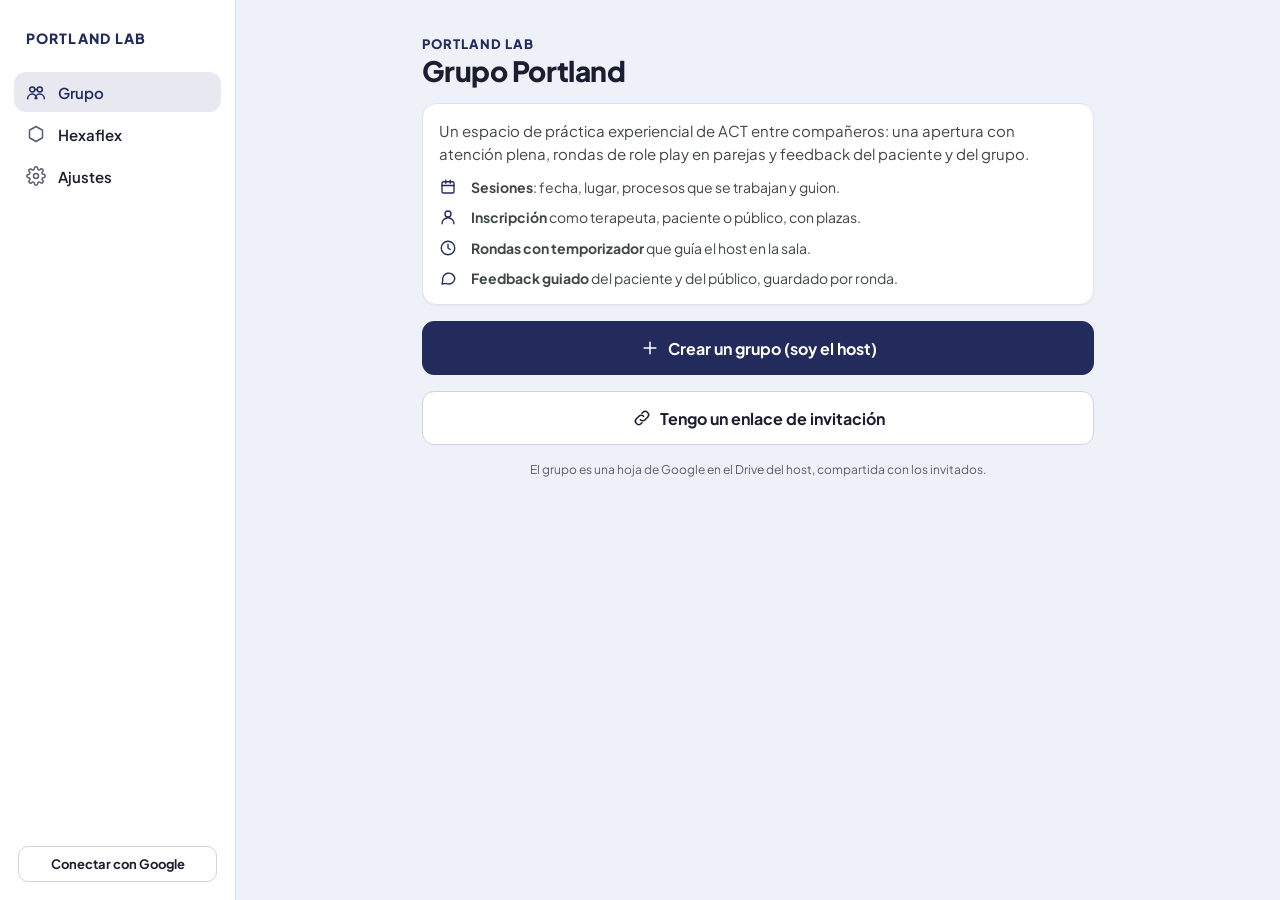
==== index.html @ fd96e93a "Portland Lab: Grupo Portland y Hexaflex (primera versión) Co-Authored-By: Claude Opus 5.5 <noreply@a" ====
<!doctype html>
<html lang="es">
<head>
<meta charset="utf-8">
<!-- Política de seguridad: solo se ejecuta código de la propia app y del inicio de sesión de Google,
     y la app solo puede hablar con Google. Ver SEGURIDAD.md -->
<meta http-equiv="Content-Security-Policy" content="default-src 'self'; script-src 'self' https://accounts.google.com/gsi/client; style-src 'self' 'unsafe-inline' https://accounts.google.com/gsi/style; font-src 'self' data:; img-src 'self' data: blob:; media-src 'self' blob:; connect-src 'self' https://www.googleapis.com https://sheets.googleapis.com https://oauth2.googleapis.com https://accounts.google.com/gsi/; frame-src https://accounts.google.com/gsi/; worker-src 'self'; object-src 'none'; base-uri 'none'; form-action 'none'">
<meta name="referrer" content="no-referrer">
<meta name="viewport" content="width=device-width, initial-scale=1, viewport-fit=cover">
<title>Portland Lab</title>
<meta name="description" content="Grupo Portland: práctica experiencial de ACT entre compañeros. Sesiones, roles, rondas con temporizador, feedback y banco Hexaflex.">
<meta name="theme-color" content="#232B5C">
<meta name="apple-mobile-web-app-capable" content="yes">
<meta name="apple-mobile-web-app-title" content="Portland Lab">
<meta name="apple-mobile-web-app-status-bar-style" content="default">
<link rel="manifest" href="manifest.webmanifest">
<link rel="icon" href="icons/icon.svg" type="image/svg+xml">
<link rel="apple-touch-icon" href="icons/apple-touch-icon.png">
<link rel="stylesheet" href="styles.css">
</head>
<body>
<main id="app" aria-live="polite"></main>
<dialog id="modal" aria-label="Ventana"></dialog>
<div id="toast" class="toast" role="status"></div>
<script type="module" src="js/app.js"></script>
</body>
</html>
---- styles.css ----
@font-face { font-family: 'Plus Jakarta Sans'; src: url('vendor/fuentes/plus-jakarta-sans.woff') format('woff');
  font-weight: 200 800; font-style: normal; font-display: swap; }
:root {
  --fondo: #EEF1F7; --superficie: #FFFFFF; --tinta: #1B1E30; --suave: #5A5D6C; --tenue: #7E8090;
  --linea: #DEE2ED; --linea2: #CDD3E2; --separador: #E7EAF2;
  --verde: #232B5C; --verde-osc: #171D45; --verde-cl: #E8E8F1;
  --exito: #2E6A5B; --exito-osc: #1F4C41; --exito-cl: #E3EFEA;
  --azul: #2B5784; --azul-cl: #E4ECF5; --morado: #634585; --morado-cl: #EEE8F4;
  --ambar: #8A5310; --ambar-cl: #F8ECDB; --gris: #3E4742; --gris-cl: #EFF1F6;
  --error: #A3321F; --radio: 12px;
  color-scheme: light;
}
* { box-sizing: border-box; }
html, body { margin: 0; background: var(--fondo); color: var(--tinta); font-family: 'Plus Jakarta Sans', system-ui, -apple-system, sans-serif; -webkit-text-size-adjust: 100%; }
body { min-height: 100vh; }
a { color: var(--verde); text-decoration: none; }
button, input, select, textarea { font: inherit; color: inherit; }
h1, h2, h3, p { margin: 0; }
.oculto { position: absolute !important; left: -9999px; }

.pantalla { max-width: 600px; margin: 0 auto; padding: 24px 20px 130px; display: flex; flex-direction: column; gap: 16px; }
.pantalla.sin-nav { padding-bottom: 40px; }
.cabecera { display: flex; justify-content: space-between; align-items: center; gap: 12px; min-height: 44px; }
.cabecera-izq { display: flex; align-items: center; gap: 4px; min-width: 0; }
.volver { width: 44px; height: 44px; display: flex; align-items: center; color: var(--tinta); flex-shrink: 0; }
.titulo { font-size: 28px; font-weight: 800; letter-spacing: -0.02em; line-height: 1.15; }
.titulo-m { font-size: 22px; font-weight: 800; }
.marca { font-size: 13px; font-weight: 800; letter-spacing: 0.08em; text-transform: uppercase; color: var(--verde); }
.suave { color: var(--suave); }
.pequeno { font-size: 13px; }
.mini { font-size: 12px; }
.seccion { display: flex; flex-direction: column; gap: 10px; }
.seccion-titulo { font-size: 17px; font-weight: 700; }
.etiqueta-grupo { font-size: 15px; font-weight: 700; letter-spacing: -0.005em; color: var(--tinta); margin: 8px 0 -2px 2px; }
.fila-entre { display: flex; justify-content: space-between; align-items: center; gap: 10px; }

.tarjeta { background: var(--superficie); border: 1px solid var(--linea); border-radius: 14px; box-shadow: 0 1px 0 rgba(30, 40, 80, 0.04); padding: 16px; display: flex; flex-direction: column; gap: 12px; }
.tarjeta.destacada { border-color: var(--verde); }
.tarjeta.lista { padding: 0; gap: 0; overflow: hidden; }
.item { display: flex; gap: 12px; align-items: center; background: var(--superficie); border: 1px solid var(--linea); border-radius: var(--radio); padding: 14px; color: var(--tinta); min-height: 56px; width: 100%; text-align: left; cursor: pointer; }
.item:hover { border-color: var(--linea2); }
.item-texto { display: flex; flex-direction: column; gap: 3px; flex: 1; min-width: 0; }
.item-titulo { font-size: 15px; font-weight: 600; }
.item-sub { font-size: 13px; color: var(--suave); }
.fila { display: flex; justify-content: space-between; align-items: center; gap: 10px; min-height: 52px; padding: 10px 14px; border-top: 1px solid var(--separador); color: var(--tinta); background: none; border-left: 0; border-right: 0; border-bottom: 0; width: 100%; text-align: left; }
.fila:first-child { border-top: 0; }
.icono-caja { width: 40px; height: 40px; border-radius: 11px; display: flex; align-items: center; justify-content: center; flex-shrink: 0; }

.c-verde { color: var(--exito); } .bg-verde { background: var(--exito-cl); color: var(--exito); }
.c-azul { color: var(--azul); } .bg-azul { background: var(--azul-cl); color: var(--azul); }
.c-morado { color: var(--morado); } .bg-morado { background: var(--morado-cl); color: var(--morado); }
.c-ambar { color: var(--ambar); } .bg-ambar { background: var(--ambar-cl); color: var(--ambar); }
.bg-primario { background: var(--verde-cl); color: var(--verde); }
.c-gris { color: var(--gris); } .bg-gris { background: var(--gris-cl); color: var(--gris); }
.tipo { font-size: 12.5px; font-weight: 700; letter-spacing: 0; }
.dot { width: 10px; height: 10px; border-radius: 5px; flex-shrink: 0; }
.dot.verde { background: var(--exito); } .dot.azul { background: var(--azul); } .dot.morado { background: var(--morado); } .dot.ambar { background: var(--ambar); } .dot.gris { background: var(--tenue); }

.insignia { display: inline-flex; align-items: center; font-size: 12px; font-weight: 600; padding: 3px 8px; border-radius: 6px; background: var(--gris-cl); color: var(--gris); white-space: nowrap; }
.insignia.ok { background: var(--exito-cl); color: var(--exito-osc); }
.insignia.aviso { background: var(--ambar-cl); color: #7A4A0E; }
.insignias { display: flex; gap: 6px; flex-wrap: wrap; }

.btn { min-height: 44px; padding: 0 16px; border-radius: 10px; border: 1px solid var(--linea2); background: var(--superficie); color: var(--tinta); display: inline-flex; align-items: center; justify-content: center; gap: 8px; font-size: 15px; font-weight: 700; cursor: pointer; text-align: center; }
.btn:disabled { opacity: 0.6; cursor: default; }
.btn.primario { background: var(--verde); border-color: var(--verde); color: #fff; }
.btn.primario:hover { background: var(--verde-osc); }
.btn.grande { min-height: 54px; border-radius: 12px; font-size: 16px; width: 100%; }
.btn.linea { border-style: dashed; border-color: var(--verde); color: var(--verde); background: transparent; }
.btn.peligro { color: var(--error); border-color: #E7C9C2; }
.btn.texto { border: 0; background: none; color: var(--verde); padding: 0 4px; }
.btn.pequeno { font-size: 13px; min-height: 36px; }
.botones { display: grid; grid-template-columns: repeat(2, minmax(0, 1fr)); gap: 8px; }
.icono-btn { width: 44px; height: 44px; border-radius: 22px; background: var(--superficie); border: 1px solid var(--linea); display: flex; align-items: center; justify-content: center; color: var(--tinta); flex-shrink: 0; }

.campo { display: flex; flex-direction: column; gap: 6px; }
.campo > label, .campo > .etiqueta { font-size: 14px; font-weight: 600; }
.campo .ayuda { font-size: 12px; color: var(--suave); }
input[type=text], input[type=email], input[type=date], input[type=time], input[type=number], input[type=search], select, textarea {
  width: 100%; min-height: 48px; border-radius: 12px; border: 1px solid var(--linea2); background: var(--superficie); padding: 10px 14px; font-size: 16px; color: var(--tinta);
}
textarea { resize: vertical; line-height: 1.45; }
input:focus, select:focus, textarea:focus { outline: none; border-color: var(--verde); box-shadow: 0 0 0 3px rgba(35, 43, 92, 0.14); }
.btn:focus-visible, .item:focus-visible { outline: 2px solid var(--verde); outline-offset: 1px; }
/* Cajas de texto sin borde dentro de tarjetas: con aire y sin marco al escribir */
textarea[style*="border:0"] { padding: 10px 12px !important; border-radius: 12px; background: var(--fondo) !important; }
textarea[style*="border:0"]:focus { box-shadow: 0 0 0 2px rgba(35, 43, 92, 0.16); }
::placeholder { color: var(--tenue); }
.dos-col { display: grid; grid-template-columns: repeat(2, minmax(0, 1fr)); gap: 12px; }

.segmentado { display: grid; grid-auto-flow: column; grid-auto-columns: 1fr; gap: 4px; background: #E2E6F0; border-radius: 12px; padding: 4px; }
.segmentado input { position: absolute; opacity: 0; pointer-events: none; }
.segmentado label { min-height: 40px; border-radius: 11px; display: flex; align-items: center; justify-content: center; font-size: 15px; font-weight: 600; color: var(--suave); cursor: pointer; }
.segmentado input:checked + label { background: var(--superficie); color: var(--tinta); font-weight: 700; box-shadow: 0 1px 3px rgba(0,0,0,0.08); }
.segmentado input:focus-visible + label { outline: 2px solid var(--verde); }
.chips { display: flex; gap: 8px; flex-wrap: wrap; }
.chips input { position: absolute; opacity: 0; pointer-events: none; }
.chips label, .chip { min-height: 36px; padding: 0 14px; border-radius: 18px; border: 1px solid var(--linea2); background: var(--superficie); display: inline-flex; align-items: center; font-size: 14px; font-weight: 600; cursor: pointer; }
.chips input:checked + label, .chip.activo { border-color: var(--verde); background: var(--verde-cl); color: var(--verde-osc); }
.chip.oscuro { background: var(--tinta); color: #fff; border-color: var(--tinta); }

.aviso-caja { display: flex; gap: 10px; background: var(--superficie); border: 1px solid var(--linea); border-radius: 14px; padding: 12px 14px; font-size: 13px; line-height: 1.45; color: var(--gris); }
.aviso-caja svg { flex-shrink: 0; color: var(--verde); margin-top: 1px; }
.banda { background: var(--verde-osc); color: #fff; border-radius: 14px; padding: 16px; display: flex; flex-direction: column; gap: 10px; }
.banda p { color: #D3D6EE; font-size: 14px; line-height: 1.45; }
.banda .btn { background: #fff; color: var(--verde-osc); border-color: #fff; align-self: flex-start; }

.horas-num { font-size: 40px; font-weight: 800; letter-spacing: -0.03em; line-height: 1; }
.barra { height: 10px; border-radius: 5px; background: var(--verde-cl); overflow: hidden; }
.barra > div { height: 100%; background: var(--verde); border-radius: 5px; }
.rejilla { display: grid; grid-template-columns: repeat(2, minmax(0, 1fr)); gap: 10px; }
.rejilla.tres { grid-template-columns: repeat(3, minmax(0, 1fr)); }
.rejilla.tres .celda b { font-size: 17px; }
.faltan { display: flex; gap: 12px; align-items: center; background: var(--verde-cl); border-radius: 14px; padding: 12px 14px; }
.faltan-num { font-size: 32px; font-weight: 800; color: var(--verde-osc); letter-spacing: -0.02em; line-height: 1; min-width: 44px; text-align: center; }
.celda { display: flex; flex-direction: column; gap: 2px; padding: 10px 12px; background: var(--fondo); border-radius: 12px; }
.celda b { font-size: 20px; }
.conteos { display: grid; grid-template-columns: repeat(5, minmax(0, 1fr)); gap: 6px; }
.conteos .celda { align-items: center; padding: 8px 4px; text-align: center; }
.conteos .celda b { font-size: 18px; }
.conteos .celda span { font-size: 11px; color: var(--suave); line-height: 1.2; }

.pasos { display: grid; grid-template-columns: repeat(3, minmax(0, 1fr)); gap: 6px; }
.paso { display: flex; flex-direction: column; align-items: center; gap: 4px; font-size: 11px; font-weight: 600; color: var(--suave); text-align: center; }
.paso i { width: 26px; height: 26px; border-radius: 13px; border: 2px solid #C9CEC8; display: flex; align-items: center; justify-content: center; }
.paso.hecho { color: var(--exito-osc); } .paso.hecho i { background: var(--exito); border-color: var(--exito); color: #fff; }
.paso.pendiente { color: #7A4A0E; } .paso.pendiente i { border-color: #C7832E; }

.dias { display: grid; grid-template-columns: repeat(7, minmax(0, 1fr)); gap: 6px; }
.dias input { position: absolute; opacity: 0; pointer-events: none; }
.dias .dia-cab { text-align: center; font-size: 12px; font-weight: 700; color: var(--suave); }
.dias label { height: 44px; border-radius: 12px; border: 1px solid var(--linea2); background: var(--superficie); display: flex; align-items: center; justify-content: center; font-size: 15px; font-weight: 600; cursor: pointer; }
.dias input:checked + label { background: var(--verde); border-color: var(--verde); color: #fff; }
.dias input:focus-visible + label { outline: 2px solid var(--verde); outline-offset: 1px; }
.deslizable { position: relative; border-radius: var(--radio); overflow: hidden; background: var(--ambar-cl); }
.deslizable .item { position: relative; z-index: 1; touch-action: pan-y; user-select: none; -webkit-user-select: none; }
.fondo-archivar { position: absolute; inset: 0; display: flex; align-items: center; justify-content: flex-end; gap: 8px; padding-right: 20px; font-size: 14px; font-weight: 700; color: #7A4A0E; }
.deslizable.listo { background: #C7832E; }
.deslizable.listo .fondo-archivar { color: #fff; }
/* En ordenador (sin pantalla táctil) se muestra un botón en vez de deslizar */
.archivar-btn { display: none; }
@media (hover: hover) and (pointer: fine) {
  .deslizable { overflow: visible; background: none; }
  .fondo-archivar { display: none; }
  .archivar-btn { display: inline-flex; position: absolute; right: 10px; bottom: 8px; z-index: 2; opacity: 0; transition: opacity .15s; }
  .deslizable:hover .archivar-btn, .archivar-btn:focus-visible { opacity: 1; }
}
.toast-btn { background: none; border: 0; color: #C9CEF0; font-weight: 700; font-size: 14px; cursor: pointer; padding: 4px 0; white-space: nowrap; }
.pregunta { font-size: 24px; font-weight: 800; line-height: 1.2; letter-spacing: -0.01em; }
.feedback { background: var(--fondo); border-radius: 12px; padding: 12px; display: flex; flex-direction: column; gap: 4px; font-size: 14px; line-height: 1.45; white-space: pre-wrap; }

.nav { position: fixed; left: 0; right: 0; bottom: 0; background: var(--superficie); border-top: 1px solid var(--linea); padding: 8px 0 calc(8px + env(safe-area-inset-bottom)); z-index: 10; }
.nav-in { max-width: 600px; margin: 0 auto; display: flex; justify-content: space-around; }
.nav a { display: flex; flex-direction: column; align-items: center; gap: 4px; font-size: 11px; font-weight: 600; color: var(--suave); min-width: 60px; min-height: 44px; padding-top: 2px; }
.nav a.activo { color: var(--verde); }
.fab { position: fixed; right: max(20px, calc(50% - 280px)); bottom: calc(84px + env(safe-area-inset-bottom)); height: 56px; padding: 0 22px; border-radius: 28px; background: var(--verde); color: #fff; display: flex; align-items: center; gap: 8px; font-size: 16px; font-weight: 700; box-shadow: 0 6px 18px rgba(30,30,40,0.32); z-index: 11; }

.toast { position: fixed; left: 50%; bottom: calc(160px + env(safe-area-inset-bottom)); transform: translate(-50%, 20px); max-width: min(560px, calc(100% - 32px)); background: var(--tinta); color: #fff; border-radius: 14px; padding: 12px 16px; display: flex; gap: 14px; align-items: center; font-size: 14px; line-height: 1.4; opacity: 0; pointer-events: none; transition: opacity .2s, transform .2s; z-index: 30; }
.toast.visible { opacity: 1; transform: translate(-50%, 0); pointer-events: auto; }
.toast.error { background: var(--error); }
.toast a { color: #C9CEF0; font-weight: 700; white-space: nowrap; }

dialog#modal { border: 0; padding: 0; border-radius: 22px; width: min(560px, calc(100% - 24px)); max-height: calc(100% - 40px); background: var(--fondo); color: var(--tinta); }
dialog#modal::backdrop { background: rgba(18, 21, 48, 0.5); }
.modal-cuerpo { padding: 20px; display: flex; flex-direction: column; gap: 14px; }
.modal-cuerpo h2 { font-size: 20px; font-weight: 800; }

.spinner { width: 16px; height: 16px; border: 2px solid currentColor; border-right-color: transparent; border-radius: 50%; display: inline-block; animation: girar .8s linear infinite; }
@keyframes girar { to { transform: rotate(360deg); } }
.vacio { text-align: center; padding: 28px 16px; color: var(--suave); font-size: 14px; line-height: 1.5; }
.texto-largo { font-size: 15px; line-height: 1.5; white-space: pre-wrap; }

.logo-centro { height: 48px; width: auto; max-width: 180px; display: block; border-radius: 8px; margin-bottom: 4px; }

/* Agenda semanal */
.seg-btn { min-height: 40px; border: 0; border-radius: 11px; background: transparent; font-size: 15px; font-weight: 600; color: var(--suave); cursor: pointer; }
.seg-btn.activo { background: var(--superficie); color: var(--tinta); font-weight: 700; box-shadow: 0 1px 3px rgba(0,0,0,0.08); }
.tira { display: grid; grid-template-columns: repeat(7, minmax(0, 1fr)); gap: 4px; background: var(--superficie); border: 1px solid var(--linea); border-radius: 16px; padding: 8px 4px; }
.tira-dia { border: 0; background: none; font: inherit; cursor: pointer; display: flex; flex-direction: column; align-items: center; gap: 2px; padding: 6px 0; border-radius: 12px; color: var(--tinta); min-height: 44px; }
.tira-dia span { font-size: 11px; font-weight: 700; color: var(--suave); }
.tira-dia b { font-size: 17px; }
.tira-dia i { font-style: normal; font-size: 12px; line-height: 1; color: var(--verde); letter-spacing: 1px; }
.tira-dia.hoy { background: var(--verde); }
.tira-dia.hoy span, .tira-dia.hoy b, .tira-dia.hoy i { color: #fff; }
.dia-bloque { gap: 8px; scroll-margin-top: 12px; }
.dia-bloque.hoy .etiqueta-grupo { color: var(--verde); }
.agenda-item { min-height: 52px; padding: 10px 14px; }
.agenda-hora { font-size: 13px; font-weight: 700; color: var(--suave); min-width: 40px; font-variant-numeric: tabular-nums; }
.agenda-item.cancelada { opacity: 0.55; }
.agenda-item.cancelada .item-titulo { text-decoration: line-through; }
.dias label { position: relative; }
.dias label.es-hoy { border-color: var(--verde); border-width: 2px; }
.dias .punto { position: absolute; bottom: 5px; width: 5px; height: 5px; border-radius: 3px; background: var(--azul); }
.dias input:checked + label .punto { background: #fff; }

/* ---------- Hexaflex ---------- */
:root { --abierto: #2A6E63; --abierto-cl: #D5E7E1; --centrado: #3B5888; --centrado-cl: #DCE3EF; --comprometido: #94561E; --comprometido-cl: #F1E3D2; }
.hexa { position: relative; width: 100%; max-width: 380px; aspect-ratio: 1; margin: 4px auto; }
.hexa svg { position: absolute; inset: 0; width: 100%; height: 100%; }
.hexa svg line { stroke: var(--linea2); stroke-width: 0.35; }
.hexa-centro, .hexa-nodo { position: absolute; transform: translate(-50%, -50%); border-radius: 50%; display: flex; flex-direction: column; align-items: center; justify-content: center; text-align: center; transition: transform .15s ease, box-shadow .15s ease; }
.hexa-centro { left: 50%; top: 50%; width: 29%; aspect-ratio: 1; background: var(--verde); color: #fff; font-size: 13px; font-weight: 700; line-height: 1.2; padding: 8px; }
.hexa-nodo { width: 25%; aspect-ratio: 1; background: var(--superficie); border: 3px solid; color: var(--tinta); font-size: 12px; font-weight: 700; line-height: 1.15; padding: 6px; gap: 5px; box-shadow: 0 2px 8px rgba(30,30,40,0.06); }
.hexa-nodo:hover, .hexa-nodo:focus-visible, .hexa-centro:hover { transform: translate(-50%, -50%) scale(1.06); box-shadow: 0 6px 16px rgba(30,30,40,0.14); }
.hexa-nodo.pilar-abierto { border-color: var(--abierto); } .hexa-nodo.pilar-centrado { border-color: var(--centrado); } .hexa-nodo.pilar-comprometido { border-color: var(--comprometido); }
@media (max-width: 360px) { .hexa-nodo { font-size: 10.5px; } .hexa-centro { font-size: 11px; } }

.niveles { display: inline-flex; gap: 4px; }
.niveles i { width: 9px; height: 9px; border-radius: 5px; background: var(--linea2); }
.niveles i.on { background: var(--exito); }
.niveles.en-nodo i { width: 7px; height: 7px; }
.pilar-abierto .niveles i.on { background: var(--abierto); } .pilar-centrado .niveles i.on { background: var(--centrado); } .pilar-comprometido .niveles i.on { background: var(--comprometido); }

.insignia.pilar-abierto { background: var(--abierto-cl); color: var(--abierto); }
.insignia.pilar-centrado { background: var(--centrado-cl); color: var(--centrado); }
.insignia.pilar-comprometido { background: var(--comprometido-cl); color: var(--comprometido); }
.pilar-txt-abierto { color: var(--abierto); } .pilar-txt-centrado { color: var(--centrado); } .pilar-txt-comprometido { color: var(--comprometido); }
.pilar-fila { display: flex; flex-direction: column; gap: 2px; padding: 10px 14px; border-radius: 14px; }
.pilar-fila.pilar-abierto { background: var(--abierto-cl); } .pilar-fila.pilar-abierto b { color: var(--abierto); }
.pilar-fila.pilar-centrado { background: var(--centrado-cl); } .pilar-fila.pilar-centrado b { color: var(--centrado); }
.pilar-fila.pilar-comprometido { background: var(--comprometido-cl); } .pilar-fila.pilar-comprometido b { color: var(--comprometido); }
.pilar-borde.pilar-abierto { border-top: 4px solid var(--abierto); } .pilar-borde.pilar-centrado { border-top: 4px solid var(--centrado); } .pilar-borde.pilar-comprometido { border-top: 4px solid var(--comprometido); }

.senal { background: var(--superficie); border: 1px solid var(--linea); border-radius: 14px; padding: 12px 14px; display: flex; flex-direction: column; gap: 3px; }
.senal-frase { font-size: 15px; font-weight: 600; }
.nivel-num { width: 26px; height: 26px; border-radius: 13px; border: 2px solid var(--linea2); display: inline-flex; align-items: center; justify-content: center; font-size: 13px; font-weight: 800; color: var(--suave); }
.nivel.hecho .nivel-num { background: var(--exito); border-color: var(--exito); color: #fff; }
.medio { display: flex; gap: 8px; align-items: center; background: var(--fondo); border-radius: 12px; padding: 6px 10px; min-height: 48px; }

/* ===================== Formato de escritorio (desde 960 px) ===================== */
.lateral { display: none; }
.corto { display: none; }
.cols, .cols > .col, .semana-dias, .ajustes-cols, div.bloque { display: contents; }
@media (min-width: 960px) {
  #app.es-escritorio { --lat: 236px; }
  .es-escritorio .nav, .es-escritorio .fab, .es-escritorio .solo-movil { display: none !important; }
  .lateral { display: flex; flex-direction: column; gap: 18px; position: fixed; top: 0; left: 0; bottom: 0; width: var(--lat); padding: 22px 14px 18px; background: var(--superficie); border-right: 1px solid var(--linea); overflow-y: auto; z-index: 5; }
  .lat-marca { font-size: 14px; font-weight: 800; letter-spacing: 0.08em; text-transform: uppercase; color: var(--verde); padding: 6px 12px; min-height: 32px; display: flex; align-items: center; }
  .lat-marca img { max-height: 40px; max-width: 100%; }
  .lat-nueva { justify-content: center; }
  .lat-grupo { display: flex; flex-direction: column; gap: 2px; }
  .lat-grupo + .lat-grupo { border-top: 1px solid var(--linea); padding-top: 14px; }
  .lat-enlace { display: flex; align-items: center; gap: 12px; padding: 10px 12px; border-radius: 12px; font-size: 15px; font-weight: 600; color: var(--tinta); }
  .lat-enlace svg { color: var(--suave); flex-shrink: 0; }
  .lat-enlace:hover { background: var(--fondo); }
  .lat-enlace.activo { background: var(--verde-cl); color: var(--verde); }
  .lat-enlace.activo svg { color: var(--verde); }
  .lat-pie { margin-top: auto; padding: 0 4px; }
  .lat-estado { display: flex; align-items: center; gap: 8px; font-size: 13px; color: var(--suave); line-height: 1.35; }
  .lat-estado.ok i { width: 8px; height: 8px; border-radius: 50%; background: var(--exito); flex-shrink: 0; }
  .principal { margin-left: var(--lat); min-height: 100vh; }

  .es-escritorio .pantalla { max-width: 760px; padding: 36px 44px 56px; }
  .es-escritorio .pantalla.ancha { max-width: 1180px; }
  .es-escritorio .cabecera[data-raiz] .volver { display: none; }
  .es-escritorio .cabecera[data-raiz] .titulo-m { font-size: 28px; letter-spacing: -0.02em; }
  .es-escritorio .toast { bottom: 32px; left: calc(50% + var(--lat) / 2); }

  /* Dos columnas */
  .cols { display: grid; grid-template-columns: minmax(0, 1.45fr) minmax(0, 1fr); gap: 24px; align-items: start; }
  .cols.iguales { grid-template-columns: repeat(2, minmax(0, 1fr)); }
  .cols > .col { display: flex; flex-direction: column; gap: 16px; }
  .ajustes-cols { display: block; columns: 2; column-gap: 24px; }
  .ajustes-cols > .bloque { display: flex; flex-direction: column; gap: 10px; break-inside: avoid; margin-bottom: 22px; }

  /* Agenda: la semana en siete columnas */
  .ancha .tira { display: none; }
  .semana-dias { display: grid; grid-template-columns: repeat(7, minmax(0, 1fr)); gap: 8px; }
  .semana-dias .dia-bloque { background: rgba(35, 43, 92, 0.035); border: 1px solid var(--linea); border-radius: 14px; padding: 10px 7px; min-height: 300px; gap: 6px; }
  .semana-dias .dia-bloque.hoy { border-color: var(--verde); box-shadow: inset 0 0 0 1px var(--verde); }
  .semana-dias .largo { display: none; }
  .semana-dias .corto { display: inline; }
  .semana-dias .etiqueta-grupo { margin: 0 3px 4px; }
  .semana-dias .etiqueta-grupo b { color: var(--tinta); font-size: 17px; letter-spacing: 0; }
  .semana-dias .dia-bloque.hoy .etiqueta-grupo b { color: var(--verde); }
  .semana-dias .agenda-item { flex-wrap: wrap; align-items: center; gap: 4px 6px; padding: 8px; min-height: 0; border-radius: 10px; }
  .semana-dias .agenda-item .item-texto { flex-basis: 100%; }
  .semana-dias .agenda-hora { width: auto; min-width: 0; font-size: 13px; }
  .semana-dias .item-titulo { font-size: 13px; line-height: 1.3; }
  .semana-dias .item-sub { font-size: 12px; }
  .semana-dias .insignia { font-size: 11px; }

  /* Lista a la izquierda y detalle a la derecha (Diario, Hexaflex) */
  .maestro-detalle { display: grid; grid-template-columns: minmax(330px, 36%) minmax(0, 1fr); min-height: 100vh; }
  .maestro { position: sticky; top: 0; height: 100vh; overflow-y: auto; border-right: 1px solid var(--linea); }
  .es-escritorio .maestro .pantalla { max-width: none; padding: 30px 24px 40px; }
  .es-escritorio .detalle .pantalla { padding-top: 30px; }
  .detalle .cabecera[data-raiz] { display: none; }
  .maestro .item.seleccionada { border-color: var(--verde); box-shadow: inset 0 0 0 1px var(--verde); }
  .maestro .hexa-nodo.seleccionada { box-shadow: 0 0 0 4px var(--verde-cl), 0 6px 16px rgba(30,30,40,0.14); }
  .maestro .hexa-centro.seleccionada { box-shadow: 0 0 0 4px var(--verde-cl); }
  .detalle-vacio { justify-content: center; min-height: 70vh; }
  .es-escritorio .campo:has(> #mes) { max-width: 340px; }
}
@media (min-width: 960px) and (max-width: 1150px) {
  #app.es-escritorio { --lat: 204px; }
  .es-escritorio .pantalla { padding-left: 28px; padding-right: 28px; }
  .semana-dias { gap: 5px; }
}
.lista-ses { display: flex; flex-direction: column; }
.fila-ses { display: grid; grid-template-columns: 42px 88px minmax(0, 1fr); gap: 2px 10px; padding: 8px 2px; border-top: 1px solid var(--linea); font-size: 14px; }
.fila-ses:first-child { border-top: 0; }
.fila-ses > .suave { grid-column: 2 / -1; font-size: 13px; }
.fila-ses.planificada { opacity: .6; }

/* Apuntes y Guía clínica */
.apunte-doc { display: flex; align-items: center; gap: 12px; color: var(--verde); }
.apunte-doc .item-texto a { color: var(--tinta); text-decoration: none; word-break: break-word; }
.pasos-ia { margin: 0; padding-left: 20px; display: flex; flex-direction: column; gap: 14px; line-height: 1.45; }
.pasos-ia li { display: list-item; }
.pasos-ia li::marker { font-weight: 700; color: var(--verde); }
.pasos-ia .btn { display: flex; width: fit-content; margin-top: 8px; }
.pasos-ia textarea { margin-top: 8px; width: 100%; }
.guia-entrada { display: flex; flex-direction: column; gap: 10px; }
.guia-entrada .insignia { text-decoration: none; }
.md { background: var(--superficie); border: 1px solid var(--linea); border-radius: 16px; padding: 6px 20px 18px; line-height: 1.6; font-size: 15.5px; }
.md h2 { font-size: 16px; font-weight: 800; letter-spacing: -0.005em; color: var(--verde); margin: 22px 0 6px; }
.md h3, .md h4 { font-size: 15.5px; font-weight: 700; margin: 16px 0 4px; }
.md p { margin: 6px 0; }
.md ul, .md ol { margin: 6px 0; padding-left: 22px; }
.md li { margin: 3px 0; }

/* Indicador de guardado en Drive */
.estado-sync { display: flex; align-items: center; justify-content: center; gap: 8px; width: 100%; padding: 7px 16px; border: 0; font: inherit; font-size: 13px; font-weight: 600; background: var(--superficie); color: var(--suave); border-bottom: 1px solid var(--linea); position: sticky; top: 0; z-index: 4; }
button.estado-sync { cursor: pointer; }
.estado-sync i { width: 8px; height: 8px; border-radius: 50%; background: currentColor; flex-shrink: 0; }
.estado-sync.ok i { background: var(--exito); }
.estado-sync.guardando i { background: var(--verde); animation: latido 1s ease-in-out infinite; }
.estado-sync.aviso { background: var(--ambar-cl); color: #7A4B12; border-bottom-color: transparent; }
.estado-sync.aviso i { background: #C27A1A; }
.estado-sync.neutro { background: var(--verde-cl); color: var(--verde); border-bottom-color: transparent; }
@keyframes latido { 50% { opacity: .3; } }
@media (min-width: 960px) {
  .lateral .estado-sync { position: static; border-radius: 12px; border: 1px solid var(--linea); justify-content: flex-start; text-align: left; padding: 10px 12px; line-height: 1.35; }
  .lateral .estado-sync.aviso, .lateral .estado-sync.neutro { border-color: transparent; }
}
.visor-pdf { width: 100%; max-height: 70vh; min-height: 220px; overflow-y: auto; border: 1px solid var(--linea); border-radius: 16px; background: var(--superficie); cursor: zoom-in; display: flex; flex-direction: column; gap: 8px; padding: 8px; }
.visor-pdf .pagina-pdf, .pdf-lienzo .pagina-pdf { display: block; background: #fff; box-shadow: 0 1px 4px rgba(30, 30, 40, 0.12); border-radius: 4px; }
.visor-msg { margin: auto; text-align: center; padding: 24px; display: flex; gap: 8px; align-items: center; justify-content: center; }
.pdf-completo { position: fixed; inset: 0; z-index: 100; background: #2B2E3A; display: flex; flex-direction: column; }
.pdf-barra { display: flex; align-items: center; gap: 8px; padding: calc(env(safe-area-inset-top) + 8px) 12px 8px; background: var(--superficie); border-bottom: 1px solid var(--linea); }
.pdf-barra .icono-btn { font-size: 22px; font-weight: 700; width: 40px; height: 40px; }
.pdf-titulo { flex: 1; min-width: 0; font-weight: 700; font-size: 15px; white-space: nowrap; overflow: hidden; text-overflow: ellipsis; text-align: center; }
.pdf-hojas { flex: 1; overflow: auto; -webkit-overflow-scrolling: touch; padding: 12px 8px calc(env(safe-area-inset-bottom) + 12px); }
.pdf-lienzo { display: flex; flex-direction: column; gap: 10px; margin: 0 auto; max-width: none; }
.es-escritorio .pantalla.ancha-pdf { max-width: 960px; }
.emojis { display: flex; flex-wrap: wrap; gap: 6px; }
.emojis input { position: absolute; opacity: 0; pointer-events: none; }
.emojis label { width: 44px; height: 44px; display: flex; align-items: center; justify-content: center; font-size: 22px; border-radius: 12px; border: 1px solid var(--linea); background: var(--superficie); cursor: pointer; }
.emojis label.em-ninguno { width: auto; padding: 0 12px; font-size: 13px; font-weight: 600; color: var(--suave); }
.emojis input:checked + label { border-color: var(--verde); box-shadow: inset 0 0 0 1.5px var(--verde); background: var(--verde-cl); }
.emojis input:focus-visible + label { outline: 2px solid var(--verde); outline-offset: 2px; }
.emoji-caja { font-size: 22px; background: var(--verde-cl); }
.emoji-titulo { font-size: 0.9em; }

/* Ajustes en pestañas */
.pestanas { display: grid; grid-template-columns: repeat(4, 1fr); gap: 4px; padding: 4px; background: var(--verde-cl); border-radius: 14px; }
.pestana { display: flex; flex-direction: column; align-items: center; justify-content: center; gap: 3px; padding: 8px 4px; border-radius: 11px; font-size: 12.5px; font-weight: 700; color: var(--verde); text-decoration: none; }
.pestana.activa { background: var(--superficie); color: var(--tinta); box-shadow: 0 1px 3px rgba(30, 30, 40, 0.12); }
.aj-titulo { display: flex; align-items: center; gap: 12px; }
.aj-icono { width: 36px; height: 36px; border-radius: 10px; background: var(--verde-cl); color: var(--verde); display: flex; align-items: center; justify-content: center; flex-shrink: 0; }
.aj-nombre { font-size: 16px; font-weight: 700; }
.tarjeta > .lista { margin: 0 -2px; }
@media (min-width: 960px) {
  .pestanas { width: fit-content; grid-template-columns: repeat(4, auto); }
  .pestana { flex-direction: row; gap: 8px; padding: 9px 16px; font-size: 14px; }
}
.guia-cabecera { display: flex; align-items: center; gap: 12px; }
.guia-cabecera .titulo { flex: 1; min-width: 0; }
.guia-emoji { width: 52px; height: 52px; flex-shrink: 0; border-radius: 14px; border: 1px solid var(--linea); background: var(--verde-cl); font-size: 28px; display: flex; align-items: center; justify-content: center; cursor: pointer; }
.guia-emoji.vacio { background: var(--superficie); border-style: dashed; color: var(--verde); }

/* Guía de uso */
.tour { position: fixed; inset: 0; z-index: 90; background: rgba(30, 30, 40, 0.45); display: flex; align-items: flex-end; justify-content: center; padding: 16px; padding-bottom: calc(env(safe-area-inset-bottom) + 16px); }
.tour-tarjeta { width: 100%; max-width: 440px; background: var(--superficie); border-radius: 24px; padding: 20px 22px 18px; display: flex; flex-direction: column; gap: 12px; box-shadow: 0 12px 40px rgba(30, 30, 40, 0.25); animation: tourEntra .22s ease-out; }
@keyframes tourEntra { from { transform: translateY(16px); opacity: 0; } }
.tour-arriba { display: flex; justify-content: space-between; align-items: center; min-height: 32px; }
.tour-icono { width: 60px; height: 60px; border-radius: 18px; background: var(--verde-cl); color: var(--verde); display: flex; align-items: center; justify-content: center; }
.tour-titulo { font-size: 22px; font-weight: 800; letter-spacing: -0.01em; margin: 0; }
.tour-texto { margin: 0; font-size: 15.5px; line-height: 1.5; color: var(--tinta); }
.tour-tarjeta > .btn.texto { align-self: flex-start; padding-left: 0; }
.tour-puntos { display: flex; gap: 6px; justify-content: center; margin-top: 4px; }
.tour-puntos i { width: 6px; height: 6px; border-radius: 3px; background: var(--linea); transition: width .2s; }
.tour-puntos i.activo { width: 18px; background: var(--verde); }
.tour-botones { display: grid; grid-template-columns: 1fr 1.6fr; gap: 10px; }
.guia-acceso { flex-direction: row; align-items: center; justify-content: space-between; width: 100%; text-align: left; cursor: pointer; font: inherit; color: inherit; }
.lateral button.lat-enlace { border: 0; background: none; font: inherit; cursor: pointer; text-align: left; width: 100%; }
@media (min-width: 960px) { .tour { align-items: center; } }

/* Guía clínica en tarjetas */
.guia-tarjetas { display: grid; grid-template-columns: repeat(auto-fill, minmax(150px, 1fr)); gap: 12px; }
.guia-tarjeta { display: flex; flex-direction: column; gap: 8px; padding: 14px; background: var(--superficie); border: 1px solid var(--linea); border-radius: 14px; text-decoration: none; color: inherit; min-height: 168px; transition: transform .15s, box-shadow .15s; }
.guia-tarjeta:hover, .guia-tarjeta:focus-visible { transform: translateY(-2px); box-shadow: 0 8px 20px rgba(30, 30, 40, 0.10); }
.gt-icono { width: 56px; height: 56px; border-radius: 12px; background: var(--verde-cl); display: flex; align-items: center; justify-content: center; font-size: 30px; color: var(--verde); }
.gt-titulo { font-size: 16px; font-weight: 800; line-height: 1.25; letter-spacing: -0.01em; display: -webkit-box; -webkit-line-clamp: 3; -webkit-box-orient: vertical; overflow: hidden; }
.gt-fuente { font-size: 12.5px; color: var(--suave); }
.gt-temas { display: flex; flex-wrap: wrap; gap: 4px; margin-top: auto; }
.gt-temas span { font-size: 11.5px; font-weight: 600; padding: 3px 8px; border-radius: 999px; background: var(--fondo); color: var(--verde); }
.maestro .guia-tarjeta.seleccionada { border-color: var(--verde); box-shadow: inset 0 0 0 1px var(--verde); }

/* Ilustraciones del Hexaflex: luz suave, líneas finas y ritmo lento */
.ilus-caja { border-radius: 22px; overflow: hidden; }
.ilus-caja.pilar-abierto { --c: var(--abierto); --cl: var(--abierto-cl); }
.ilus-caja.pilar-centrado { --c: var(--centrado); --cl: var(--centrado-cl); }
.ilus-caja.pilar-comprometido { --c: var(--comprometido); --cl: var(--comprometido-cl); }
.ilus { margin: 0; background: radial-gradient(120% 90% at 50% 0%, #fff 0%, var(--cl) 70%); padding: 18px 14px; display: flex; flex-direction: column; align-items: center; gap: 8px; }
.ilus svg { width: 100%; max-width: 360px; height: auto; display: block; overflow: visible; }
.ilus figcaption { font-size: 14px; font-weight: 600; font-style: italic; letter-spacing: .01em; color: var(--c); text-align: center; opacity: .9; }
.ilus .luz-c { stop-color: var(--c); }
.ilus .linea { fill: none; stroke: var(--c); stroke-width: 1.6; stroke-linecap: round; stroke-linejoin: round; opacity: .8; }
.ilus .linea.fina { stroke-width: 1.1; opacity: .55; }
.ilus .punto { fill: var(--c); }
.ilus .lleno-suave { fill: #fff; stroke: var(--c); stroke-width: 1; stroke-opacity: .35; }
.ilus .halo { transform-box: fill-box; transform-origin: center; animation: ilHalo 8s ease-in-out infinite; }
@keyframes ilHalo { 50% { transform: scale(1.12); opacity: .75; } }
.ilus .respira { transform-box: fill-box; transform-origin: center; animation: ilRespira 8s ease-in-out infinite; }
@keyframes ilRespira { 0%, 100% { transform: scale(1); } 45%, 55% { transform: scale(1.6); } }
/* Aceptación */
.ilus-aceptacion .baja { animation: ilBaja 8s ease-in-out infinite; }
@keyframes ilBaja { 0% { transform: translateY(0); opacity: 0; } 20% { opacity: 1; } 60%, 85% { transform: translateY(76px); opacity: 1; } 100% { transform: translateY(76px); opacity: 0; } }
/* Defusión: las hojas viajan con la corriente */
.ilus-defusion .agua { stroke-dasharray: 10 14; animation: ilAgua 6s linear infinite; }
.ilus-defusion .a2 { animation-duration: 8s; } .ilus-defusion .a3 { animation-duration: 10s; }
@keyframes ilAgua { to { stroke-dashoffset: -48; } }
.ilus-defusion .hoja { animation: ilHoja 11s linear infinite; }
.ilus-defusion .h2 { animation-name: ilHoja2; animation-duration: 14s; animation-delay: -6s; }
@keyframes ilHoja { 0% { transform: translate(-40px, 96px) rotate(-6deg); opacity: 0; } 10% { opacity: 1; } 50% { transform: translate(140px, 100px) rotate(5deg); } 90% { opacity: 1; } 100% { transform: translate(330px, 92px) rotate(-4deg); opacity: 0; } }
@keyframes ilHoja2 { 0% { transform: translate(-40px, 122px) rotate(4deg); opacity: 0; } 10% { opacity: 1; } 50% { transform: translate(150px, 118px) rotate(-5deg); } 90% { opacity: 1; } 100% { transform: translate(330px, 126px) rotate(3deg); opacity: 0; } }
/* Momento presente */
.ilus-presente .onda { transform-box: fill-box; transform-origin: center; animation: ilOnda 8s ease-out infinite; opacity: 0; }
.ilus-presente .o2 { animation-delay: 2.7s; } .ilus-presente .o3 { animation-delay: 5.4s; }
@keyframes ilOnda { 0% { transform: scale(.6); opacity: .6; } 100% { transform: scale(2.6); opacity: 0; } }
/* Yo como contexto */
.ilus-yo .estrellas circle { animation: ilBrillo 4s ease-in-out infinite; }
.ilus-yo .e2 { animation-delay: 1.2s; } .ilus-yo .e3 { animation-delay: 2.1s; } .ilus-yo .e4 { animation-delay: 3s; }
@keyframes ilBrillo { 50% { opacity: .25; } }
.ilus-yo .n1 { animation: ilNube 22s linear infinite; } .ilus-yo .n2 { animation: ilNube2 30s linear infinite; animation-delay: -14s; }
@keyframes ilNube { from { transform: translate(-60px, 96px); } to { transform: translate(330px, 96px); } }
@keyframes ilNube2 { from { transform: translate(-50px, 120px); } to { transform: translate(330px, 120px); } }
/* Valores */
.ilus-valores .rayos { transform-origin: 160px 62px; animation: ilGira 40s linear infinite; }
@keyframes ilGira { to { transform: rotate(360deg); } }
.ilus-valores .brilla { transform-box: fill-box; transform-origin: center; animation: ilEstrella 6s ease-in-out infinite; }
@keyframes ilEstrella { 50% { transform: scale(1.15); opacity: .8; } }
/* Acción comprometida */
.ilus-accion .piedras ellipse { opacity: .15; animation: ilPiedra 8s ease-in-out infinite; }
.ilus-accion .p2 { animation-delay: .8s; } .ilus-accion .p3 { animation-delay: 1.6s; } .ilus-accion .p4 { animation-delay: 2.4s; } .ilus-accion .p5 { animation-delay: 3.2s; }
@keyframes ilPiedra { 0%, 6% { opacity: .15; } 16%, 70% { opacity: .9; } 100% { opacity: .15; } }
@media (prefers-reduced-motion: reduce) {
  .ilus * { animation: none !important; }
  .ilus-accion .piedras ellipse { opacity: .9; } .ilus-aceptacion .baja { transform: translateY(76px); }
  .ilus-defusion .h1 { transform: translate(90px, 98px); } .ilus-defusion .h2 { transform: translate(190px, 120px); }
  .ilus-yo .n1 { transform: translate(40px, 96px); } .ilus-yo .n2 { transform: translate(200px, 120px); }
}

/* Mi PDP */
.campo-texto { width: 100%; font: inherit; font-size: 16px; line-height: 1.5; color: var(--tinta); padding: 12px 14px; border: 1px solid var(--linea); border-radius: 14px; background: var(--fondo); resize: vertical; min-height: 48px; }
.campo-texto.grande { font-size: 18px; font-weight: 700; line-height: 1.35; }
.pdp-etq { font-size: 14px; font-weight: 700; letter-spacing: 0; color: var(--verde); display: flex; align-items: center; justify-content: space-between; gap: 8px; }
.pdp-caja { gap: 10px; }
.pdp-fuertes { background: var(--exito-cl); border-color: transparent; } .pdp-fuertes .pdp-etq { color: var(--exito); }
.pdp-mejora { background: var(--ambar-cl); border-color: transparent; } .pdp-mejora .pdp-etq { color: var(--ambar); }
.pdp-caja .campo-texto { background: rgba(255, 255, 255, 0.75); border-color: transparent; }
.pdp-ver { cursor: pointer; transition: box-shadow .15s; }
.pdp-ver:hover { box-shadow: 0 6px 16px rgba(30, 30, 40, 0.08); }
.pdp-ver:focus-visible { outline: 2px solid var(--verde); outline-offset: 2px; }
.pdp-lapiz { opacity: .55; display: inline-flex; }
.pdp-texto p { margin: 0 0 6px; font-size: 15.5px; line-height: 1.55; color: var(--tinta); }
.pdp-texto p:last-child { margin-bottom: 0; }
.pdp-vacio { color: var(--suave) !important; font-style: italic; font-weight: 400; }
.pdp-obj { gap: 12px; }
.pdp-obj-cab { display: flex; align-items: center; justify-content: space-between; margin: -6px -6px -4px 0; }
.pdp-obj-tit { display: flex; align-items: center; gap: 14px; }
.pdp-obj-tit h3 { flex: 1; margin: 0; font-size: 19px; line-height: 1.3; font-weight: 800; letter-spacing: -0.01em; }
.pdp-anillo { position: relative; width: 52px; height: 52px; flex-shrink: 0; }
.pdp-anillo svg { width: 52px; height: 52px; transform: rotate(-90deg); }
.pdp-anillo circle { fill: none; stroke-width: 5; }
.pdp-anillo .fondo { stroke: var(--verde-cl); }
.pdp-anillo .avance { stroke: var(--exito); stroke-linecap: round; transition: stroke-dashoffset .4s; }
.pdp-anillo b { position: absolute; inset: 0; display: flex; align-items: center; justify-content: center; font-size: 12.5px; }
.pdp-conductas { list-style: none; margin: 0; padding: 0; display: flex; flex-direction: column; gap: 2px; }
.pdp-conductas li { display: flex; align-items: flex-start; gap: 12px; padding: 8px 0; border-top: 1px solid var(--linea); font-size: 15.5px; line-height: 1.45; }
.pdp-conductas li:first-child { border-top: 0; }
.pdp-conductas li.hecha span { color: var(--suave); text-decoration: line-through; text-decoration-color: rgba(0,0,0,.25); }
.pdp-check { width: 26px; height: 26px; flex-shrink: 0; border-radius: 50%; border: 2px solid var(--linea); background: var(--superficie); display: flex; align-items: center; justify-content: center; color: transparent; cursor: pointer; padding: 0; margin-top: -1px; }
.pdp-conductas li.hecha .pdp-check { background: var(--exito); border-color: var(--exito); color: #fff; }
.pdp-registro { display: flex; gap: 10px; align-items: flex-start; padding: 12px 14px; border-radius: 14px; background: var(--fondo); font-size: 14.5px; line-height: 1.45; color: var(--verde); }
.pdp-registro span { color: var(--tinta); display: flex; flex-direction: column; gap: 2px; }
.pdp-registro b { font-size: 13px; color: var(--verde); }
.pdp-edit-lista { display: flex; flex-direction: column; gap: 8px; }
.pdp-edit-c { display: flex; gap: 6px; align-items: flex-start; }
.pdp-edit-c .campo-texto { min-height: 46px; padding: 10px 14px; font-size: 15.5px; }

/* ===================== Portland Lab: Grupo Portland ===================== */
:root { --rol-ter: #2B5784; --rol-ter-cl: #E4ECF5; --rol-pac: #94561E; --rol-pac-cl: #F1E3D2; --rol-pub: #3E4742; --rol-pub-cl: #EFF1F6; }
.insignia.rol-terapeuta { background: var(--rol-ter-cl); color: var(--rol-ter); }
.insignia.rol-paciente { background: var(--rol-pac-cl); color: var(--rol-pac); }
.insignia.rol-publico { background: var(--rol-pub-cl); color: var(--rol-pub); }
.insignia.en-curso { background: var(--verde); color: #fff; }
.tres-col { display: grid; grid-template-columns: repeat(3, minmax(0, 1fr)); gap: 10px; }
.tres-col label { font-size: 13px !important; }
.lista-pasos { list-style: none; margin: 0; padding: 0; display: flex; flex-direction: column; gap: 10px; }
.lista-pasos li { display: grid; grid-template-columns: 22px 1fr; gap: 10px; font-size: 14px; line-height: 1.45; color: var(--gris); }
.lista-pasos svg { color: var(--verde); margin-top: 1px; }
.fila-check { display: flex; gap: 10px; align-items: flex-start; font-size: 14px; line-height: 1.4; }
.fila-check input { margin-top: 3px; width: 18px; height: 18px; }

/* Fecha en bloque */
.fecha-bloque { width: 52px; min-width: 52px; height: 56px; border-radius: 12px; background: var(--verde-cl); color: var(--verde); display: flex; flex-direction: column; align-items: center; justify-content: center; line-height: 1; }
.fecha-bloque b { font-size: 22px; font-weight: 800; }
.fecha-bloque span { font-size: 12px; font-weight: 700; text-transform: uppercase; letter-spacing: .04em; margin-top: 3px; }
.sesion-prox { color: var(--tinta); gap: 14px; }
.sesion-prox .fila-entre { justify-content: flex-start; gap: 14px; }
.sesion-prox > .fila-entre:last-child { justify-content: space-between; }
.cupos { display: grid; grid-template-columns: repeat(3, minmax(0, 1fr)); gap: 8px; }
.cupo { background: var(--fondo); border-radius: 12px; padding: 8px 10px; display: flex; flex-direction: column; gap: 2px; }
.cupo b { font-size: 18px; font-variant-numeric: tabular-nums; }

/* Participación */
.roles-elegir { display: grid; grid-template-columns: repeat(3, minmax(0, 1fr)); gap: 8px; }
.rol-btn { min-height: 64px; border-radius: 12px; border: 1px solid var(--linea2); background: var(--superficie); display: flex; flex-direction: column; align-items: center; justify-content: center; gap: 2px; cursor: pointer; padding: 6px; color: var(--tinta); }
.rol-btn b { font-size: 15px; }
.rol-btn .mini { color: var(--suave); }
.rol-btn.activo { border-color: var(--verde); background: var(--verde); color: #fff; }
.rol-btn.activo .mini { color: #C9CEF0; }
.rol-btn:disabled { opacity: .5; cursor: default; }
.rol-btn:focus-visible, .ctrl:focus-visible { outline: 3px solid var(--azul); outline-offset: 2px; }
.rol-bloque { display: flex; flex-direction: column; gap: 8px; padding-top: 12px; border-top: 1px solid var(--separador); }
.rol-bloque:first-of-type { border-top: 0; padding-top: 0; }
.persona { font-size: 13px; font-weight: 600; padding: 5px 10px; border-radius: 16px; background: var(--fondo); }
.persona.yo { background: var(--verde-cl); color: var(--verde); }
.aviso-caja.en-directo { border-color: var(--verde); align-items: center; }
.aviso-caja.en-directo i { width: 10px; height: 10px; border-radius: 50%; background: #D0432B; flex-shrink: 0; animation: latido 1.2s ease-in-out infinite; }

/* Guion */
.guion-paso { padding: 14px 16px; border-top: 1px solid var(--separador); display: flex; flex-direction: column; gap: 4px; }
.guion-paso:first-child { border-top: 0; }
.guion-t { display: flex; justify-content: space-between; align-items: baseline; gap: 10px; }
.guion-paso.rondas { background: var(--verde-cl); }
.guion-sub { display: flex; flex-direction: column; gap: 4px; font-size: 14px; margin-top: 4px; padding-left: 10px; border-left: 2px solid var(--verde); }

/* Rondas */
.pareja-fila { display: grid; grid-template-columns: minmax(0, 1fr) 24px minmax(0, 1fr); gap: 8px; align-items: center; }
.pareja-fila > span:not(.pareja-sep) { display: flex; flex-direction: column; gap: 2px; min-width: 0; }
.pareja-fila b { font-size: 16px; overflow-wrap: anywhere; }
.pareja-sep { color: var(--tenue); display: flex; justify-content: center; }
.icono-btn.peq { width: 36px; height: 36px; }
.icono-btn.peq:first-child svg { transform: rotate(90deg); }
.icono-btn:disabled { opacity: .4; }

/* Feedback */
.fb { gap: 10px; }
.fb-campo { display: flex; flex-direction: column; gap: 3px; }
.fb-campo p { font-size: 15px; line-height: 1.5; white-space: pre-wrap; }
.barra-proc { display: grid; grid-template-columns: 130px minmax(0, 1fr) 22px; gap: 10px; align-items: center; }
.barra-proc b { text-align: right; font-variant-numeric: tabular-nums; }
.barra.pilar-abierto { background: var(--abierto-cl); } .barra.pilar-abierto > div { background: var(--abierto); }
.barra.pilar-centrado { background: var(--centrado-cl); } .barra.pilar-centrado > div { background: var(--centrado); }
.barra.pilar-comprometido { background: var(--comprometido-cl); } .barra.pilar-comprometido > div { background: var(--comprometido); }

/* Temporizador en directo (pensado también para proyectarlo en la sala) */
.directo { min-height: 100vh; min-height: 100dvh; background: var(--verde); color: #fff; display: flex; flex-direction: column; padding: env(safe-area-inset-top) max(16px, env(safe-area-inset-right)) env(safe-area-inset-bottom) max(16px, env(safe-area-inset-left)); transition: background .4s; }
.directo[data-fase="paciente"] { background: #3D2B5E; }
.directo[data-fase="grupo"] { background: #1F4C41; }
.directo[data-fase="apertura"], .directo[data-fase="cierre"] { background: #2B3A5C; }
.directo.tiempo { background: #8A3A1F; }
.directo-cab { display: flex; align-items: center; justify-content: space-between; gap: 10px; min-height: 52px; max-width: 760px; width: 100%; margin: 0 auto; }
.directo-cab .volver { color: #fff; }
.directo-cuerpo { flex: 1; display: flex; flex-direction: column; align-items: center; justify-content: center; gap: 16px; text-align: center; max-width: 760px; width: 100%; margin: 0 auto; padding: 8px 0 20px; }
.directo-etq { font-size: 15px; font-weight: 700; letter-spacing: .06em; text-transform: uppercase; color: #C9CEF0; }
.directo-pareja { display: flex; gap: 28px; justify-content: center; flex-wrap: wrap; }
.directo-pareja > span { display: flex; flex-direction: column; gap: 2px; }
.directo-pareja .mini { color: #C9CEF0; }
.directo-pareja b { font-size: clamp(20px, 5vw, 30px); font-weight: 800; }
.directo-tecnica { font-size: 15px; color: #E3E6FA; }
.crono { position: relative; width: min(72vw, 360px); aspect-ratio: 1; display: flex; flex-direction: column; align-items: center; justify-content: center; }
.crono svg { position: absolute; inset: 0; width: 100%; height: 100%; }
.crono-fondo { fill: none; stroke: rgba(255,255,255,.16); stroke-width: 6; }
.crono-arco { fill: none; stroke: #fff; stroke-width: 6; stroke-linecap: round; transition: stroke-dashoffset .25s linear; }
.crono-t { font-size: clamp(56px, 17vw, 104px); font-weight: 800; letter-spacing: -0.03em; font-variant-numeric: tabular-nums; line-height: 1; position: relative; }
.crono-sub { font-size: 15px; font-weight: 600; color: #C9CEF0; position: relative; margin-top: 6px; }
.directo.tiempo .crono-sub { color: #fff; }
.directo.tiempo .crono-t { animation: latido 1.2s ease-in-out infinite; }
.directo-guia { font-size: clamp(16px, 2.6vw, 21px); line-height: 1.5; max-width: 36em; color: #F1F2FB; }
.directo-ctrl { display: flex; gap: 22px; align-items: center; }
.ctrl { width: 60px; height: 60px; border-radius: 50%; border: 0; background: rgba(255,255,255,.14); color: #fff; display: flex; align-items: center; justify-content: center; cursor: pointer; }
.ctrl.grande { width: 84px; height: 84px; background: #fff; color: var(--verde); }
.ctrl:disabled { opacity: .35; cursor: default; }
.directo-mas { color: #C9CEF0 !important; }
.directo-linea { list-style: none; margin: 0 auto 16px; padding: 0; display: flex; gap: 6px; overflow-x: auto; max-width: 760px; width: 100%; scrollbar-width: none; }
.directo-linea li { flex-shrink: 0; display: flex; gap: 6px; font-size: 12px; font-weight: 600; padding: 6px 10px; border-radius: 14px; background: rgba(255,255,255,.1); color: #C9CEF0; white-space: nowrap; }
.directo-linea li.hecha { opacity: .45; }
.directo-linea li.actual { background: #fff; color: var(--verde); }
@media (max-width: 420px) { .tres-col { grid-template-columns: 1fr 1fr 1fr; gap: 6px; } .barra-proc { grid-template-columns: 110px minmax(0, 1fr) 22px; } }
@media (prefers-reduced-motion: reduce) { .directo.tiempo .crono-t, .aviso-caja.en-directo i { animation: none; } .crono-arco { transition: none; } }
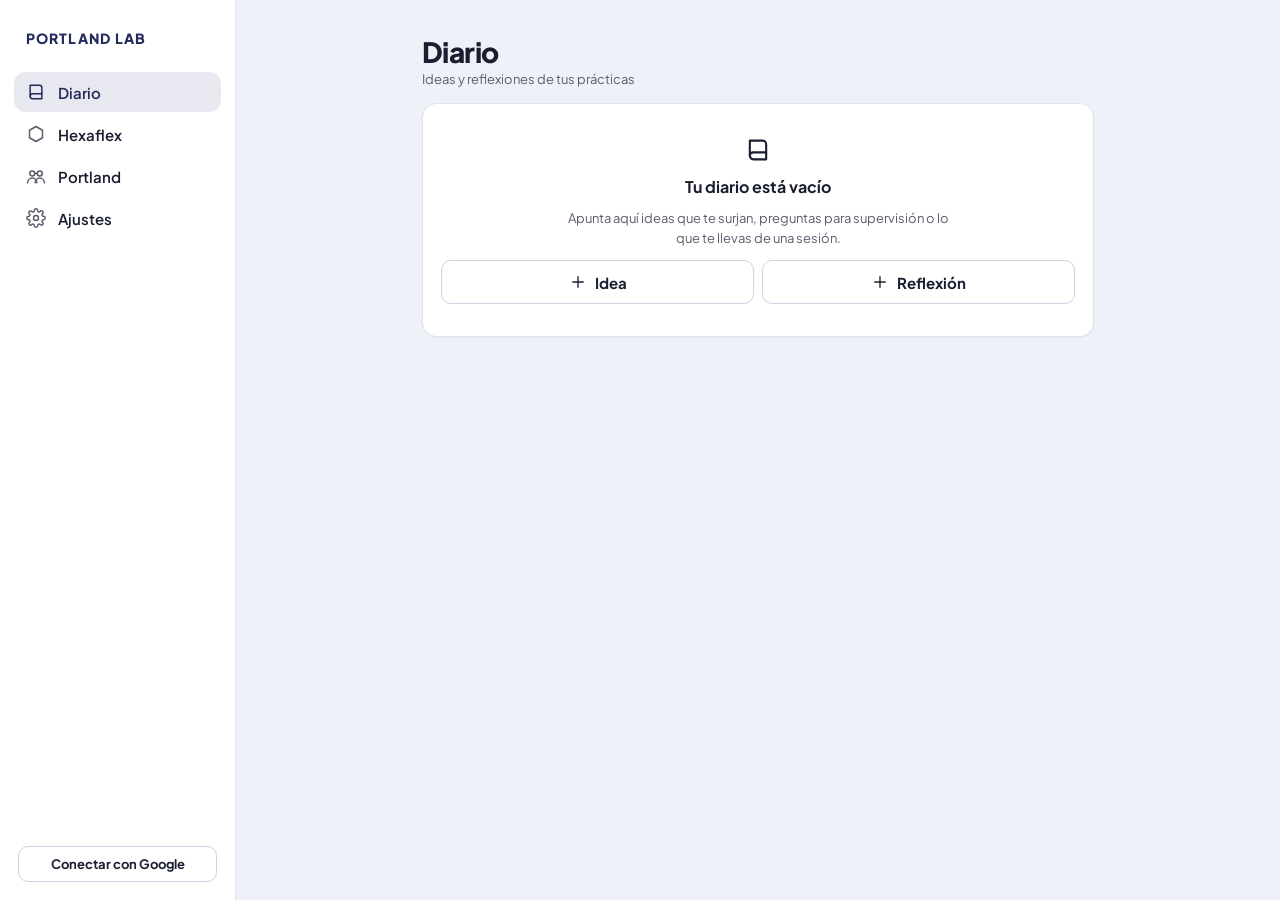
==== commit 9a22d15f: "Diario de ideas y reflexiones; Grupo Portland pasa a boceto sin hoja de Google - Nuevo módulo Diario" ====
--- a/index.html
+++ b/index.html
@@ -4,11 +4,11 @@
 <meta charset="utf-8">
 <!-- Política de seguridad: solo se ejecuta código de la propia app y del inicio de sesión de Google,
      y la app solo puede hablar con Google. Ver SEGURIDAD.md -->
-<meta http-equiv="Content-Security-Policy" content="default-src 'self'; script-src 'self' https://accounts.google.com/gsi/client; style-src 'self' 'unsafe-inline' https://accounts.google.com/gsi/style; font-src 'self' data:; img-src 'self' data: blob:; media-src 'self' blob:; connect-src 'self' https://www.googleapis.com https://sheets.googleapis.com https://oauth2.googleapis.com https://accounts.google.com/gsi/; frame-src https://accounts.google.com/gsi/; worker-src 'self'; object-src 'none'; base-uri 'none'; form-action 'none'">
+<meta http-equiv="Content-Security-Policy" content="default-src 'self'; script-src 'self' https://accounts.google.com/gsi/client; style-src 'self' 'unsafe-inline' https://accounts.google.com/gsi/style; font-src 'self' data:; img-src 'self' data: blob:; media-src 'self' blob:; connect-src 'self' https://www.googleapis.com https://oauth2.googleapis.com https://accounts.google.com/gsi/; frame-src https://accounts.google.com/gsi/; worker-src 'self'; object-src 'none'; base-uri 'none'; form-action 'none'">
 <meta name="referrer" content="no-referrer">
 <meta name="viewport" content="width=device-width, initial-scale=1, viewport-fit=cover">
 <title>Portland Lab</title>
-<meta name="description" content="Grupo Portland: práctica experiencial de ACT entre compañeros. Sesiones, roles, rondas con temporizador, feedback y banco Hexaflex.">
+<meta name="description" content="Diario de prácticas, banco Hexaflex de ACT y Grupo Portland.">
 <meta name="theme-color" content="#232B5C">
 <meta name="apple-mobile-web-app-capable" content="yes">
 <meta name="apple-mobile-web-app-title" content="Portland Lab">
--- a/styles.css
+++ b/styles.css
@@ -491,105 +491,32 @@
 .pdp-edit-c { display: flex; gap: 6px; align-items: flex-start; }
 .pdp-edit-c .campo-texto { min-height: 46px; padding: 10px 14px; font-size: 15.5px; }
 
-/* ===================== Portland Lab: Grupo Portland ===================== */
-:root { --rol-ter: #2B5784; --rol-ter-cl: #E4ECF5; --rol-pac: #94561E; --rol-pac-cl: #F1E3D2; --rol-pub: #3E4742; --rol-pub-cl: #EFF1F6; }
-.insignia.rol-terapeuta { background: var(--rol-ter-cl); color: var(--rol-ter); }
-.insignia.rol-paciente { background: var(--rol-pac-cl); color: var(--rol-pac); }
-.insignia.rol-publico { background: var(--rol-pub-cl); color: var(--rol-pub); }
-.insignia.en-curso { background: var(--verde); color: #fff; }
-.tres-col { display: grid; grid-template-columns: repeat(3, minmax(0, 1fr)); gap: 10px; }
-.tres-col label { font-size: 13px !important; }
-.lista-pasos { list-style: none; margin: 0; padding: 0; display: flex; flex-direction: column; gap: 10px; }
-.lista-pasos li { display: grid; grid-template-columns: 22px 1fr; gap: 10px; font-size: 14px; line-height: 1.45; color: var(--gris); }
-.lista-pasos svg { color: var(--verde); margin-top: 1px; }
+/* ===================== Portland Lab ===================== */
 .fila-check { display: flex; gap: 10px; align-items: flex-start; font-size: 14px; line-height: 1.4; }
-.fila-check input { margin-top: 3px; width: 18px; height: 18px; }
-
-/* Fecha en bloque */
-.fecha-bloque { width: 52px; min-width: 52px; height: 56px; border-radius: 12px; background: var(--verde-cl); color: var(--verde); display: flex; flex-direction: column; align-items: center; justify-content: center; line-height: 1; }
-.fecha-bloque b { font-size: 22px; font-weight: 800; }
-.fecha-bloque span { font-size: 12px; font-weight: 700; text-transform: uppercase; letter-spacing: .04em; margin-top: 3px; }
-.sesion-prox { color: var(--tinta); gap: 14px; }
-.sesion-prox .fila-entre { justify-content: flex-start; gap: 14px; }
-.sesion-prox > .fila-entre:last-child { justify-content: space-between; }
-.cupos { display: grid; grid-template-columns: repeat(3, minmax(0, 1fr)); gap: 8px; }
-.cupo { background: var(--fondo); border-radius: 12px; padding: 8px 10px; display: flex; flex-direction: column; gap: 2px; }
-.cupo b { font-size: 18px; font-variant-numeric: tabular-nums; }
-
-/* Participación */
-.roles-elegir { display: grid; grid-template-columns: repeat(3, minmax(0, 1fr)); gap: 8px; }
-.rol-btn { min-height: 64px; border-radius: 12px; border: 1px solid var(--linea2); background: var(--superficie); display: flex; flex-direction: column; align-items: center; justify-content: center; gap: 2px; cursor: pointer; padding: 6px; color: var(--tinta); }
-.rol-btn b { font-size: 15px; }
-.rol-btn .mini { color: var(--suave); }
-.rol-btn.activo { border-color: var(--verde); background: var(--verde); color: #fff; }
-.rol-btn.activo .mini { color: #C9CEF0; }
-.rol-btn:disabled { opacity: .5; cursor: default; }
-.rol-btn:focus-visible, .ctrl:focus-visible { outline: 3px solid var(--azul); outline-offset: 2px; }
-.rol-bloque { display: flex; flex-direction: column; gap: 8px; padding-top: 12px; border-top: 1px solid var(--separador); }
-.rol-bloque:first-of-type { border-top: 0; padding-top: 0; }
-.persona { font-size: 13px; font-weight: 600; padding: 5px 10px; border-radius: 16px; background: var(--fondo); }
-.persona.yo { background: var(--verde-cl); color: var(--verde); }
-.aviso-caja.en-directo { border-color: var(--verde); align-items: center; }
-.aviso-caja.en-directo i { width: 10px; height: 10px; border-radius: 50%; background: #D0432B; flex-shrink: 0; animation: latido 1.2s ease-in-out infinite; }
-
-/* Guion */
-.guion-paso { padding: 14px 16px; border-top: 1px solid var(--separador); display: flex; flex-direction: column; gap: 4px; }
-.guion-paso:first-child { border-top: 0; }
-.guion-t { display: flex; justify-content: space-between; align-items: baseline; gap: 10px; }
-.guion-paso.rondas { background: var(--verde-cl); }
-.guion-sub { display: flex; flex-direction: column; gap: 4px; font-size: 14px; margin-top: 4px; padding-left: 10px; border-left: 2px solid var(--verde); }
-
-/* Rondas */
-.pareja-fila { display: grid; grid-template-columns: minmax(0, 1fr) 24px minmax(0, 1fr); gap: 8px; align-items: center; }
-.pareja-fila > span:not(.pareja-sep) { display: flex; flex-direction: column; gap: 2px; min-width: 0; }
-.pareja-fila b { font-size: 16px; overflow-wrap: anywhere; }
-.pareja-sep { color: var(--tenue); display: flex; justify-content: center; }
-.icono-btn.peq { width: 36px; height: 36px; }
-.icono-btn.peq:first-child svg { transform: rotate(90deg); }
-.icono-btn:disabled { opacity: .4; }
-
-/* Feedback */
-.fb { gap: 10px; }
-.fb-campo { display: flex; flex-direction: column; gap: 3px; }
-.fb-campo p { font-size: 15px; line-height: 1.5; white-space: pre-wrap; }
-.barra-proc { display: grid; grid-template-columns: 130px minmax(0, 1fr) 22px; gap: 10px; align-items: center; }
-.barra-proc b { text-align: right; font-variant-numeric: tabular-nums; }
-.barra.pilar-abierto { background: var(--abierto-cl); } .barra.pilar-abierto > div { background: var(--abierto); }
-.barra.pilar-centrado { background: var(--centrado-cl); } .barra.pilar-centrado > div { background: var(--centrado); }
-.barra.pilar-comprometido { background: var(--comprometido-cl); } .barra.pilar-comprometido > div { background: var(--comprometido); }
-
-/* Temporizador en directo (pensado también para proyectarlo en la sala) */
-.directo { min-height: 100vh; min-height: 100dvh; background: var(--verde); color: #fff; display: flex; flex-direction: column; padding: env(safe-area-inset-top) max(16px, env(safe-area-inset-right)) env(safe-area-inset-bottom) max(16px, env(safe-area-inset-left)); transition: background .4s; }
-.directo[data-fase="paciente"] { background: #3D2B5E; }
-.directo[data-fase="grupo"] { background: #1F4C41; }
-.directo[data-fase="apertura"], .directo[data-fase="cierre"] { background: #2B3A5C; }
-.directo.tiempo { background: #8A3A1F; }
-.directo-cab { display: flex; align-items: center; justify-content: space-between; gap: 10px; min-height: 52px; max-width: 760px; width: 100%; margin: 0 auto; }
-.directo-cab .volver { color: #fff; }
-.directo-cuerpo { flex: 1; display: flex; flex-direction: column; align-items: center; justify-content: center; gap: 16px; text-align: center; max-width: 760px; width: 100%; margin: 0 auto; padding: 8px 0 20px; }
-.directo-etq { font-size: 15px; font-weight: 700; letter-spacing: .06em; text-transform: uppercase; color: #C9CEF0; }
-.directo-pareja { display: flex; gap: 28px; justify-content: center; flex-wrap: wrap; }
-.directo-pareja > span { display: flex; flex-direction: column; gap: 2px; }
-.directo-pareja .mini { color: #C9CEF0; }
-.directo-pareja b { font-size: clamp(20px, 5vw, 30px); font-weight: 800; }
-.directo-tecnica { font-size: 15px; color: #E3E6FA; }
-.crono { position: relative; width: min(72vw, 360px); aspect-ratio: 1; display: flex; flex-direction: column; align-items: center; justify-content: center; }
-.crono svg { position: absolute; inset: 0; width: 100%; height: 100%; }
-.crono-fondo { fill: none; stroke: rgba(255,255,255,.16); stroke-width: 6; }
-.crono-arco { fill: none; stroke: #fff; stroke-width: 6; stroke-linecap: round; transition: stroke-dashoffset .25s linear; }
-.crono-t { font-size: clamp(56px, 17vw, 104px); font-weight: 800; letter-spacing: -0.03em; font-variant-numeric: tabular-nums; line-height: 1; position: relative; }
-.crono-sub { font-size: 15px; font-weight: 600; color: #C9CEF0; position: relative; margin-top: 6px; }
-.directo.tiempo .crono-sub { color: #fff; }
-.directo.tiempo .crono-t { animation: latido 1.2s ease-in-out infinite; }
-.directo-guia { font-size: clamp(16px, 2.6vw, 21px); line-height: 1.5; max-width: 36em; color: #F1F2FB; }
-.directo-ctrl { display: flex; gap: 22px; align-items: center; }
-.ctrl { width: 60px; height: 60px; border-radius: 50%; border: 0; background: rgba(255,255,255,.14); color: #fff; display: flex; align-items: center; justify-content: center; cursor: pointer; }
-.ctrl.grande { width: 84px; height: 84px; background: #fff; color: var(--verde); }
-.ctrl:disabled { opacity: .35; cursor: default; }
-.directo-mas { color: #C9CEF0 !important; }
-.directo-linea { list-style: none; margin: 0 auto 16px; padding: 0; display: flex; gap: 6px; overflow-x: auto; max-width: 760px; width: 100%; scrollbar-width: none; }
-.directo-linea li { flex-shrink: 0; display: flex; gap: 6px; font-size: 12px; font-weight: 600; padding: 6px 10px; border-radius: 14px; background: rgba(255,255,255,.1); color: #C9CEF0; white-space: nowrap; }
-.directo-linea li.hecha { opacity: .45; }
-.directo-linea li.actual { background: #fff; color: var(--verde); }
-@media (max-width: 420px) { .tres-col { grid-template-columns: 1fr 1fr 1fr; gap: 6px; } .barra-proc { grid-template-columns: 110px minmax(0, 1fr) 22px; } }
-@media (prefers-reduced-motion: reduce) { .directo.tiempo .crono-t, .aviso-caja.en-directo i { animation: none; } .crono-arco { transition: none; } }
+
+/* Diario */
+.entrada { display: flex; flex-direction: column; gap: 6px; align-items: stretch; }
+.entrada .fila-entre { align-items: baseline; }
+.entrada-titulo { font-size: 16px; font-weight: 700; line-height: 1.3; }
+.entrada-extracto { font-size: 14px; color: var(--suave); line-height: 1.45; display: -webkit-box; -webkit-line-clamp: 2; -webkit-box-orient: vertical; overflow: hidden; }
+.insignia.tipo-idea { background: var(--ambar-cl); color: #7A4A0E; }
+.insignia.tipo-reflexion { background: var(--morado-cl); color: var(--morado); }
+.mes-cab { font-size: 13px; font-weight: 700; letter-spacing: .06em; text-transform: uppercase; color: var(--suave); margin: 10px 0 -2px 2px; }
+.texto-diario { min-height: 220px; line-height: 1.55; }
+.lectura { font-size: 16px; line-height: 1.65; white-space: pre-wrap; overflow-wrap: anywhere; }
+
+/* Grupo Portland (boceto) */
+.boceto-etq { display: inline-flex; align-items: center; gap: 6px; font-size: 12px; font-weight: 700; padding: 4px 10px; border-radius: 999px; background: var(--ambar-cl); color: #7A4A0E; align-self: flex-start; }
+.objetivos { margin: 0; padding-left: 20px; display: flex; flex-direction: column; gap: 6px; font-size: 15px; line-height: 1.45; }
+.estructura { display: flex; flex-direction: column; }
+.estructura > div { display: grid; grid-template-columns: 64px minmax(0, 1fr); gap: 12px; padding: 12px 0; border-top: 1px solid var(--separador); }
+.estructura > div:first-child { border-top: 0; padding-top: 0; }
+.estructura b.t { font-size: 14px; color: var(--verde); font-variant-numeric: tabular-nums; }
+.estructura .sub { display: flex; flex-direction: column; gap: 3px; font-size: 14px; color: var(--gris); margin-top: 4px; }
+.roles3 { display: grid; grid-template-columns: repeat(3, minmax(0, 1fr)); gap: 8px; }
+.roles3 > div { background: var(--fondo); border-radius: 12px; padding: 10px 12px; display: flex; flex-direction: column; gap: 3px; min-width: 0; }
+.roles3 b { font-size: 14px; }
+.roles3 span { font-size: 12.5px; color: var(--suave); line-height: 1.4; }
+.tarjeta.modulo-pend { flex-direction: row; gap: 12px; align-items: flex-start; }
+.modulo-pend .item-texto { gap: 2px; }
+@media (max-width: 420px) { .roles3 { grid-template-columns: 1fr; } }
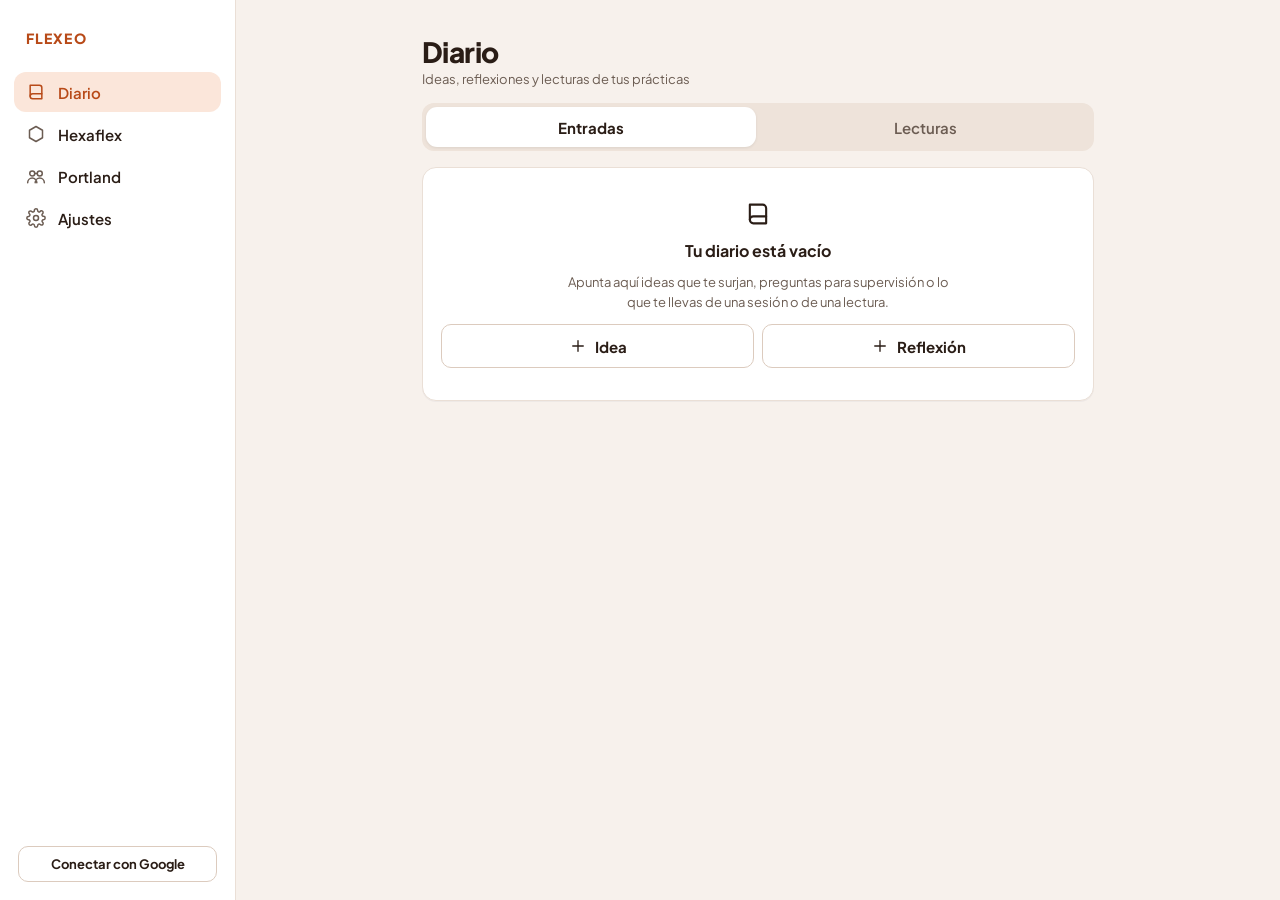
==== commit 26681c75: "La app pasa a llamarse Flexeo: paleta naranja y logo nuevo - Nombre Flexeo en la app, el icono insta" ====
--- a/index.html
+++ b/index.html
@@ -7,11 +7,11 @@
 <meta http-equiv="Content-Security-Policy" content="default-src 'self'; script-src 'self' https://accounts.google.com/gsi/client; style-src 'self' 'unsafe-inline' https://accounts.google.com/gsi/style; font-src 'self' data:; img-src 'self' data: blob:; media-src 'self' blob:; connect-src 'self' https://www.googleapis.com https://oauth2.googleapis.com https://accounts.google.com/gsi/; frame-src https://accounts.google.com/gsi/; worker-src 'self'; object-src 'none'; base-uri 'none'; form-action 'none'">
 <meta name="referrer" content="no-referrer">
 <meta name="viewport" content="width=device-width, initial-scale=1, viewport-fit=cover">
-<title>Portland Lab</title>
-<meta name="description" content="Diario de prácticas, banco Hexaflex de ACT y Grupo Portland.">
-<meta name="theme-color" content="#232B5C">
+<title>Flexeo</title>
+<meta name="description" content="Flexeo: diario y lecturas, banco Hexaflex de ACT y preparación de role plays para el Grupo Portland.">
+<meta name="theme-color" content="#B84A18">
 <meta name="apple-mobile-web-app-capable" content="yes">
-<meta name="apple-mobile-web-app-title" content="Portland Lab">
+<meta name="apple-mobile-web-app-title" content="Flexeo">
 <meta name="apple-mobile-web-app-status-bar-style" content="default">
 <link rel="manifest" href="manifest.webmanifest">
 <link rel="icon" href="icons/icon.svg" type="image/svg+xml">
--- a/styles.css
+++ b/styles.css
@@ -1,12 +1,12 @@
 @font-face { font-family: 'Plus Jakarta Sans'; src: url('vendor/fuentes/plus-jakarta-sans.woff') format('woff');
   font-weight: 200 800; font-style: normal; font-display: swap; }
 :root {
-  --fondo: #EEF1F7; --superficie: #FFFFFF; --tinta: #1B1E30; --suave: #5A5D6C; --tenue: #7E8090;
-  --linea: #DEE2ED; --linea2: #CDD3E2; --separador: #E7EAF2;
-  --verde: #232B5C; --verde-osc: #171D45; --verde-cl: #E8E8F1;
+  --fondo: #F7F1EC; --superficie: #FFFFFF; --tinta: #2A1D16; --suave: #6B5C52; --tenue: #8C7C71;
+  --linea: #EADFD6; --linea2: #DCCBBE; --separador: #F0E7E0;
+  --verde: #B84A18; --verde-osc: #8C3510; --verde-cl: #FBE6DA;
   --exito: #2E6A5B; --exito-osc: #1F4C41; --exito-cl: #E3EFEA;
   --azul: #2B5784; --azul-cl: #E4ECF5; --morado: #634585; --morado-cl: #EEE8F4;
-  --ambar: #8A5310; --ambar-cl: #F8ECDB; --gris: #3E4742; --gris-cl: #EFF1F6;
+  --ambar: #8A5310; --ambar-cl: #F8ECDB; --gris: #4A3F38; --gris-cl: #F4EEE9;
   --error: #A3321F; --radio: 12px;
   color-scheme: light;
 }
@@ -80,15 +80,15 @@
   width: 100%; min-height: 48px; border-radius: 12px; border: 1px solid var(--linea2); background: var(--superficie); padding: 10px 14px; font-size: 16px; color: var(--tinta);
 }
 textarea { resize: vertical; line-height: 1.45; }
-input:focus, select:focus, textarea:focus { outline: none; border-color: var(--verde); box-shadow: 0 0 0 3px rgba(35, 43, 92, 0.14); }
+input:focus, select:focus, textarea:focus { outline: none; border-color: var(--verde); box-shadow: 0 0 0 3px rgba(184, 74, 24, 0.14); }
 .btn:focus-visible, .item:focus-visible { outline: 2px solid var(--verde); outline-offset: 1px; }
 /* Cajas de texto sin borde dentro de tarjetas: con aire y sin marco al escribir */
 textarea[style*="border:0"] { padding: 10px 12px !important; border-radius: 12px; background: var(--fondo) !important; }
-textarea[style*="border:0"]:focus { box-shadow: 0 0 0 2px rgba(35, 43, 92, 0.16); }
+textarea[style*="border:0"]:focus { box-shadow: 0 0 0 2px rgba(184, 74, 24, 0.16); }
 ::placeholder { color: var(--tenue); }
 .dos-col { display: grid; grid-template-columns: repeat(2, minmax(0, 1fr)); gap: 12px; }
 
-.segmentado { display: grid; grid-auto-flow: column; grid-auto-columns: 1fr; gap: 4px; background: #E2E6F0; border-radius: 12px; padding: 4px; }
+.segmentado { display: grid; grid-auto-flow: column; grid-auto-columns: 1fr; gap: 4px; background: #EEE3DA; border-radius: 12px; padding: 4px; }
 .segmentado input { position: absolute; opacity: 0; pointer-events: none; }
 .segmentado label { min-height: 40px; border-radius: 11px; display: flex; align-items: center; justify-content: center; font-size: 15px; font-weight: 600; color: var(--suave); cursor: pointer; }
 .segmentado input:checked + label { background: var(--superficie); color: var(--tinta); font-weight: 700; box-shadow: 0 1px 3px rgba(0,0,0,0.08); }
@@ -102,7 +102,7 @@
 .aviso-caja { display: flex; gap: 10px; background: var(--superficie); border: 1px solid var(--linea); border-radius: 14px; padding: 12px 14px; font-size: 13px; line-height: 1.45; color: var(--gris); }
 .aviso-caja svg { flex-shrink: 0; color: var(--verde); margin-top: 1px; }
 .banda { background: var(--verde-osc); color: #fff; border-radius: 14px; padding: 16px; display: flex; flex-direction: column; gap: 10px; }
-.banda p { color: #D3D6EE; font-size: 14px; line-height: 1.45; }
+.banda p { color: #FCE3D4; font-size: 14px; line-height: 1.45; }
 .banda .btn { background: #fff; color: var(--verde-osc); border-color: #fff; align-self: flex-start; }
 
 .horas-num { font-size: 40px; font-weight: 800; letter-spacing: -0.03em; line-height: 1; }
@@ -145,7 +145,7 @@
   .archivar-btn { display: inline-flex; position: absolute; right: 10px; bottom: 8px; z-index: 2; opacity: 0; transition: opacity .15s; }
   .deslizable:hover .archivar-btn, .archivar-btn:focus-visible { opacity: 1; }
 }
-.toast-btn { background: none; border: 0; color: #C9CEF0; font-weight: 700; font-size: 14px; cursor: pointer; padding: 4px 0; white-space: nowrap; }
+.toast-btn { background: none; border: 0; color: #FFC7A3; font-weight: 700; font-size: 14px; cursor: pointer; padding: 4px 0; white-space: nowrap; }
 .pregunta { font-size: 24px; font-weight: 800; line-height: 1.2; letter-spacing: -0.01em; }
 .feedback { background: var(--fondo); border-radius: 12px; padding: 12px; display: flex; flex-direction: column; gap: 4px; font-size: 14px; line-height: 1.45; white-space: pre-wrap; }
 
@@ -158,7 +158,7 @@
 .toast { position: fixed; left: 50%; bottom: calc(160px + env(safe-area-inset-bottom)); transform: translate(-50%, 20px); max-width: min(560px, calc(100% - 32px)); background: var(--tinta); color: #fff; border-radius: 14px; padding: 12px 16px; display: flex; gap: 14px; align-items: center; font-size: 14px; line-height: 1.4; opacity: 0; pointer-events: none; transition: opacity .2s, transform .2s; z-index: 30; }
 .toast.visible { opacity: 1; transform: translate(-50%, 0); pointer-events: auto; }
 .toast.error { background: var(--error); }
-.toast a { color: #C9CEF0; font-weight: 700; white-space: nowrap; }
+.toast a { color: #FFC7A3; font-weight: 700; white-space: nowrap; }
 
 dialog#modal { border: 0; padding: 0; border-radius: 22px; width: min(560px, calc(100% - 24px)); max-height: calc(100% - 40px); background: var(--fondo); color: var(--tinta); }
 dialog#modal::backdrop { background: rgba(18, 21, 48, 0.5); }
@@ -266,7 +266,7 @@
   /* Agenda: la semana en siete columnas */
   .ancha .tira { display: none; }
   .semana-dias { display: grid; grid-template-columns: repeat(7, minmax(0, 1fr)); gap: 8px; }
-  .semana-dias .dia-bloque { background: rgba(35, 43, 92, 0.035); border: 1px solid var(--linea); border-radius: 14px; padding: 10px 7px; min-height: 300px; gap: 6px; }
+  .semana-dias .dia-bloque { background: rgba(184, 74, 24, 0.035); border: 1px solid var(--linea); border-radius: 14px; padding: 10px 7px; min-height: 300px; gap: 6px; }
   .semana-dias .dia-bloque.hoy { border-color: var(--verde); box-shadow: inset 0 0 0 1px var(--verde); }
   .semana-dias .largo { display: none; }
   .semana-dias .corto { display: inline; }
@@ -491,7 +491,7 @@
 .pdp-edit-c { display: flex; gap: 6px; align-items: flex-start; }
 .pdp-edit-c .campo-texto { min-height: 46px; padding: 10px 14px; font-size: 15.5px; }
 
-/* ===================== Portland Lab ===================== */
+/* ===================== Flexeo ===================== */
 .fila-check { display: flex; gap: 10px; align-items: flex-start; font-size: 14px; line-height: 1.4; }
 
 /* Diario */
@@ -505,18 +505,74 @@
 .texto-diario { min-height: 220px; line-height: 1.55; }
 .lectura { font-size: 16px; line-height: 1.65; white-space: pre-wrap; overflow-wrap: anywhere; }
 
-/* Grupo Portland (boceto) */
-.boceto-etq { display: inline-flex; align-items: center; gap: 6px; font-size: 12px; font-weight: 700; padding: 4px 10px; border-radius: 999px; background: var(--ambar-cl); color: #7A4A0E; align-self: flex-start; }
-.objetivos { margin: 0; padding-left: 20px; display: flex; flex-direction: column; gap: 6px; font-size: 15px; line-height: 1.45; }
+/* Lecturas */
+.insignia.tipo-lectura { background: var(--azul-cl, #E4ECF5); color: var(--azul, #2B5784); }
+.cita { gap: 8px; }
+.cita p { font-size: 15px; line-height: 1.55; white-space: pre-wrap; padding-left: 12px; border-left: 3px solid var(--linea2); }
+.icono-btn.peq { width: 36px; height: 36px; }
+
+/* Grupo Portland: estrategias */
 .estructura { display: flex; flex-direction: column; }
-.estructura > div { display: grid; grid-template-columns: 64px minmax(0, 1fr); gap: 12px; padding: 12px 0; border-top: 1px solid var(--separador); }
-.estructura > div:first-child { border-top: 0; padding-top: 0; }
-.estructura b.t { font-size: 14px; color: var(--verde); font-variant-numeric: tabular-nums; }
-.estructura .sub { display: flex; flex-direction: column; gap: 3px; font-size: 14px; color: var(--gris); margin-top: 4px; }
-.roles3 { display: grid; grid-template-columns: repeat(3, minmax(0, 1fr)); gap: 8px; }
-.roles3 > div { background: var(--fondo); border-radius: 12px; padding: 10px 12px; display: flex; flex-direction: column; gap: 3px; min-width: 0; }
-.roles3 b { font-size: 14px; }
-.roles3 span { font-size: 12.5px; color: var(--suave); line-height: 1.4; }
-.tarjeta.modulo-pend { flex-direction: row; gap: 12px; align-items: flex-start; }
-.modulo-pend .item-texto { gap: 2px; }
-@media (max-width: 420px) { .roles3 { grid-template-columns: 1fr; } }
+.estructura > div { display: grid; grid-template-columns: 64px minmax(0, 1fr); gap: 12px; padding: 10px 0; border-top: 1px solid var(--separador); font-size: 14px; }
+.estructura > div:first-child { border-top: 0; }
+.estructura b.t { font-size: 14px; color: var(--verde); }
+.estructura .sub { display: flex; flex-direction: column; gap: 3px; color: var(--gris); margin-top: 4px; }
+.sobre-grupo summary { display: flex; flex-direction: column; gap: 2px; cursor: pointer; list-style: none; }
+.sobre-grupo summary::-webkit-details-marker { display: none; }
+.sobre-grupo[open] summary { margin-bottom: 4px; }
+.pasos-est { margin: 0; padding-left: 22px; display: flex; flex-direction: column; gap: 10px; }
+.pasos-est li { font-size: 14px; line-height: 1.45; }
+.pasos-est b { display: block; }
+.pasos-est span { color: var(--gris); }
+.pasos-pts { display: flex; flex-wrap: wrap; gap: 6px; margin-top: 2px; }
+.paso-pt { display: inline-flex; align-items: center; gap: 4px; font-size: 12px; font-weight: 600; padding: 3px 9px; border-radius: 999px; background: var(--fondo); color: var(--suave); }
+.paso-pt.ok { background: var(--verde-cl); color: var(--verde); }
+.paso-est { gap: 12px; }
+.paso-est.actual { border-color: var(--verde); box-shadow: 0 0 0 1px var(--verde); }
+.paso-est.hecho .nivel-num { background: var(--exito); border-color: var(--exito); color: #fff; }
+.fb-campo { display: flex; flex-direction: column; gap: 3px; }
+.fb-campo p { font-size: 15px; line-height: 1.5; white-space: pre-wrap; }
+.guion-lista { margin: 0; padding-left: 22px; display: flex; flex-direction: column; gap: 10px; }
+.guion-lista li { font-size: 15px; line-height: 1.5; }
+.guion-lista b { display: block; font-size: 13px; text-transform: uppercase; letter-spacing: .05em; color: var(--verde); }
+.guion-lista span { white-space: pre-wrap; }
+.si-ent { font-size: 14px; line-height: 1.5; }
+.frases { margin: 0; padding-left: 18px; font-size: 14px; line-height: 1.5; font-style: italic; }
+.ensayos { list-style: none; margin: 0; padding: 0; display: flex; flex-direction: column; gap: 8px; }
+.ensayos li { display: flex; flex-direction: column; gap: 2px; font-size: 14px; padding-bottom: 8px; border-bottom: 1px solid var(--separador); }
+.ensayos li:last-child { border-bottom: 0; padding-bottom: 0; }
+.ayuda-proc summary { cursor: pointer; font-weight: 700; color: var(--verde); }
+.ayuda-proc ul { margin: 8px 0 0; padding-left: 18px; display: flex; flex-direction: column; gap: 6px; font-size: 14px; line-height: 1.45; color: var(--gris); }
+.paso-edit { gap: 8px; }
+.etapa-input { font-weight: 700; border: 0 !important; padding: 4px 0 !important; background: transparent !important; flex: 1; min-width: 0; font-size: 15px; }
+.icono-btn.sube svg { transform: rotate(90deg); }
+.icono-btn:disabled { opacity: .4; }
+
+/* Modo práctica (pantalla completa) */
+.practica { min-height: 100vh; min-height: 100dvh; background: #5A260F; color: #fff; display: flex; flex-direction: column; padding: env(safe-area-inset-top) max(16px, env(safe-area-inset-right)) env(safe-area-inset-bottom) max(16px, env(safe-area-inset-left)); transition: background .4s; }
+.practica.tiempo { background: #9E2A16; }
+.practica-cab { display: flex; align-items: center; gap: 10px; min-height: 56px; max-width: 760px; width: 100%; margin: 0 auto; }
+.practica-cab .volver { color: #fff; }
+.practica-tit { flex: 1; min-width: 0; font-weight: 700; font-size: 15px; white-space: nowrap; overflow: hidden; text-overflow: ellipsis; }
+.practica-crono { display: flex; align-items: center; gap: 6px; }
+.practica-crono #pr-t { font-size: 22px; font-weight: 800; font-variant-numeric: tabular-nums; min-width: 64px; text-align: right; }
+.practica-cuerpo { flex: 1; display: flex; flex-direction: column; justify-content: center; gap: 18px; max-width: 760px; width: 100%; margin: 0 auto; padding: 16px 0; }
+.practica-etq { font-size: 14px; font-weight: 700; letter-spacing: .06em; text-transform: uppercase; color: #FFC7A3; }
+.practica-texto { font-size: clamp(22px, 5.6vw, 34px); line-height: 1.4; font-weight: 600; white-space: pre-wrap; overflow-wrap: anywhere; }
+.practica-puntos { display: flex; gap: 6px; }
+.practica-puntos i { width: 8px; height: 8px; border-radius: 50%; background: rgba(255,255,255,.25); }
+.practica-puntos i.on { background: #fff; width: 22px; border-radius: 4px; }
+.practica-obj { font-size: 14px; line-height: 1.5; color: #F6DCCB; border-top: 1px solid rgba(255,255,255,.15); padding-top: 12px; }
+.practica-panel { max-width: 760px; width: 100%; margin: 0 auto 10px; background: rgba(255,255,255,.1); border-radius: 16px; padding: 14px 16px; display: flex; flex-direction: column; gap: 8px; font-size: 16px; line-height: 1.5; }
+.practica-pie { max-width: 760px; width: 100%; margin: 0 auto; padding-bottom: 16px; display: flex; flex-direction: column; gap: 12px; }
+.practica-tabs { display: flex; gap: 8px; flex-wrap: wrap; }
+.chip-osc { min-height: 40px; padding: 0 14px; border-radius: 20px; border: 1px solid rgba(255,255,255,.3); background: transparent; color: #fff; font: inherit; font-size: 14px; font-weight: 600; cursor: pointer; }
+.chip-osc.on { background: #fff; color: #5A260F; }
+.practica-nav { display: flex; gap: 10px; }
+.ctrl { width: 56px; height: 56px; border-radius: 16px; border: 0; background: rgba(255,255,255,.14); color: #fff; display: inline-flex; align-items: center; justify-content: center; gap: 8px; cursor: pointer; font: inherit; font-weight: 700; font-size: 16px; flex-shrink: 0; }
+.ctrl.ancho { flex: 1; width: auto; background: #fff; color: #5A260F; }
+.ctrl.peq { width: 38px; height: 38px; border-radius: 12px; }
+.ctrl:disabled { opacity: .35; cursor: default; }
+.ctrl:focus-visible, .chip-osc:focus-visible { outline: 3px solid #fff; outline-offset: 2px; }
+@media (prefers-reduced-motion: reduce) { .practica { transition: none; } }
+a.seg-btn { display: flex; align-items: center; justify-content: center; text-decoration: none; text-align: center; }
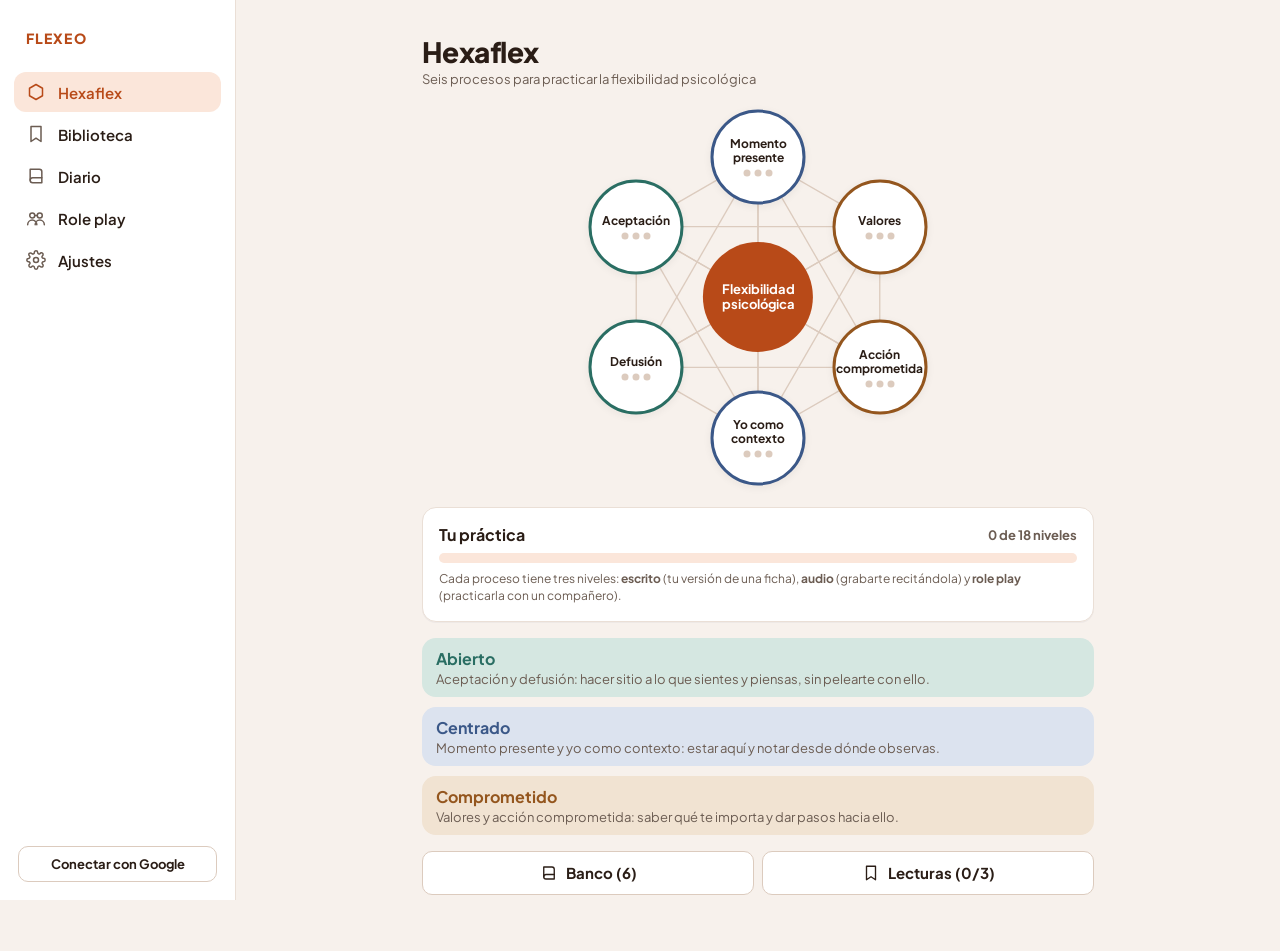
==== commit c4c5dea5: "Hexaflex como inicio, Biblioteca de apuntes en PDF, diario rápido y Role play - La app se abre en el" ====
--- a/index.html
+++ b/index.html
@@ -8,7 +8,7 @@
 <meta name="referrer" content="no-referrer">
 <meta name="viewport" content="width=device-width, initial-scale=1, viewport-fit=cover">
 <title>Flexeo</title>
-<meta name="description" content="Flexeo: diario y lecturas, banco Hexaflex de ACT y preparación de role plays para el Grupo Portland.">
+<meta name="description" content="Flexeo: Hexaflex de ACT, biblioteca de apuntes, diario y preparación de role plays.">
 <meta name="theme-color" content="#B84A18">
 <meta name="apple-mobile-web-app-capable" content="yes">
 <meta name="apple-mobile-web-app-title" content="Flexeo">
--- a/styles.css
+++ b/styles.css
@@ -500,6 +500,10 @@
 .entrada-titulo { font-size: 16px; font-weight: 700; line-height: 1.3; }
 .entrada-extracto { font-size: 14px; color: var(--suave); line-height: 1.45; display: -webkit-box; -webkit-line-clamp: 2; -webkit-box-orient: vertical; overflow: hidden; }
 .insignia.tipo-idea { background: var(--ambar-cl); color: #7A4A0E; }
+.insignia.tipo-nota { background: var(--verde-cl); color: var(--verde); }
+.rapido { gap: 10px; }
+.rapido textarea { border: 0; padding: 2px 0; resize: vertical; font-size: 16px; background: transparent; }
+.rapido .segmentado { flex: 1 1 220px; }
 .insignia.tipo-reflexion { background: var(--morado-cl); color: var(--morado); }
 .mes-cab { font-size: 13px; font-weight: 700; letter-spacing: .06em; text-transform: uppercase; color: var(--suave); margin: 10px 0 -2px 2px; }
 .texto-diario { min-height: 220px; line-height: 1.55; }
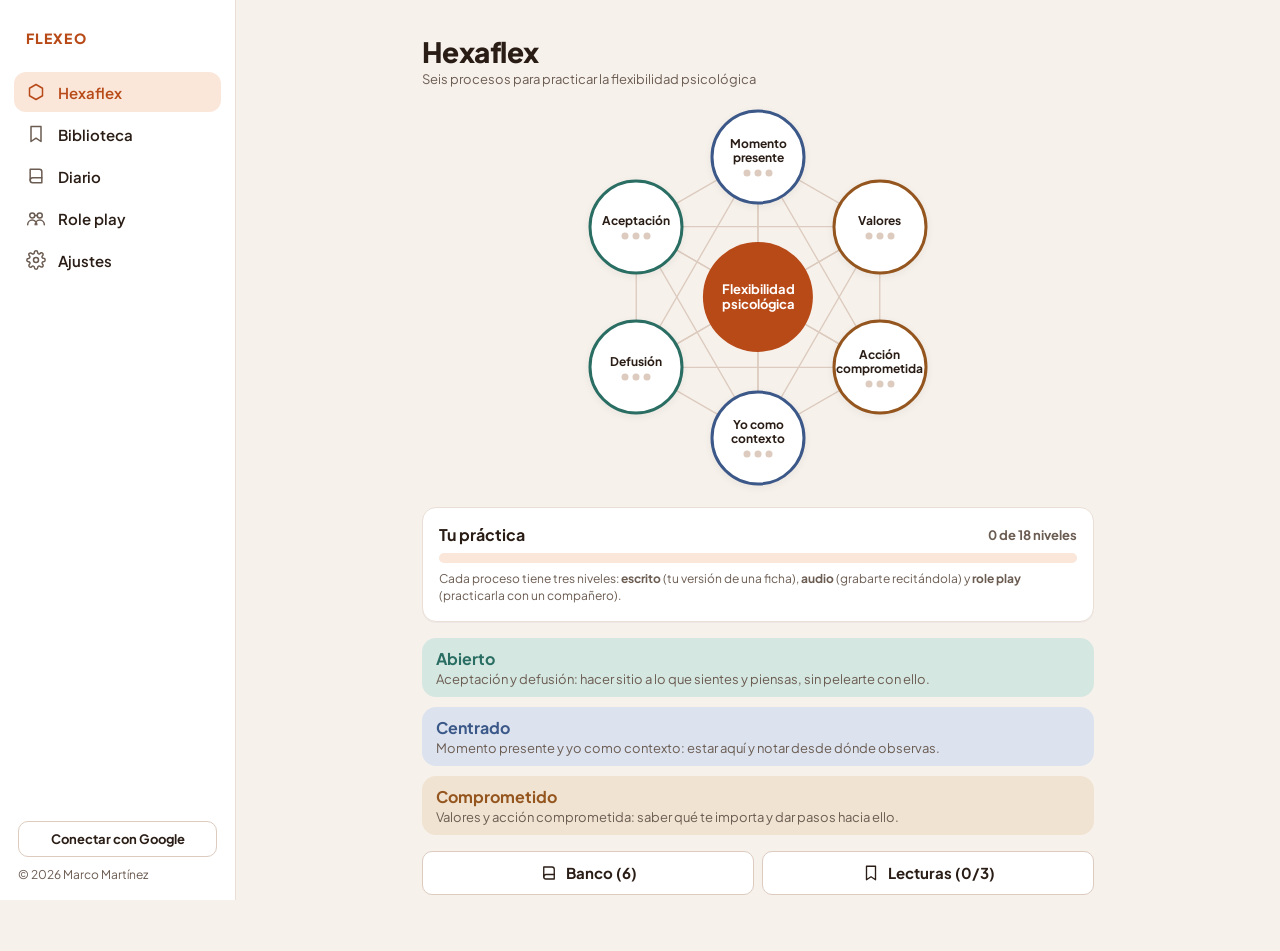
==== commit d74e1e11: "Aviso de derechos: licencia «todos los derechos reservados» y © en la app Co-Authored-By: Claude Opu" ====
--- a/index.html
+++ b/index.html
@@ -6,6 +6,8 @@
      y la app solo puede hablar con Google. Ver SEGURIDAD.md -->
 <meta http-equiv="Content-Security-Policy" content="default-src 'self'; script-src 'self' https://accounts.google.com/gsi/client; style-src 'self' 'unsafe-inline' https://accounts.google.com/gsi/style; font-src 'self' data:; img-src 'self' data: blob:; media-src 'self' blob:; connect-src 'self' https://www.googleapis.com https://oauth2.googleapis.com https://accounts.google.com/gsi/; frame-src https://accounts.google.com/gsi/; worker-src 'self'; object-src 'none'; base-uri 'none'; form-action 'none'">
 <meta name="referrer" content="no-referrer">
+<meta name="author" content="Marco Martínez">
+<meta name="copyright" content="© 2026 Marco Martínez. Todos los derechos reservados.">
 <meta name="viewport" content="width=device-width, initial-scale=1, viewport-fit=cover">
 <title>Flexeo</title>
 <meta name="description" content="Flexeo: Hexaflex de ACT, biblioteca de apuntes, diario y preparación de role plays.">
